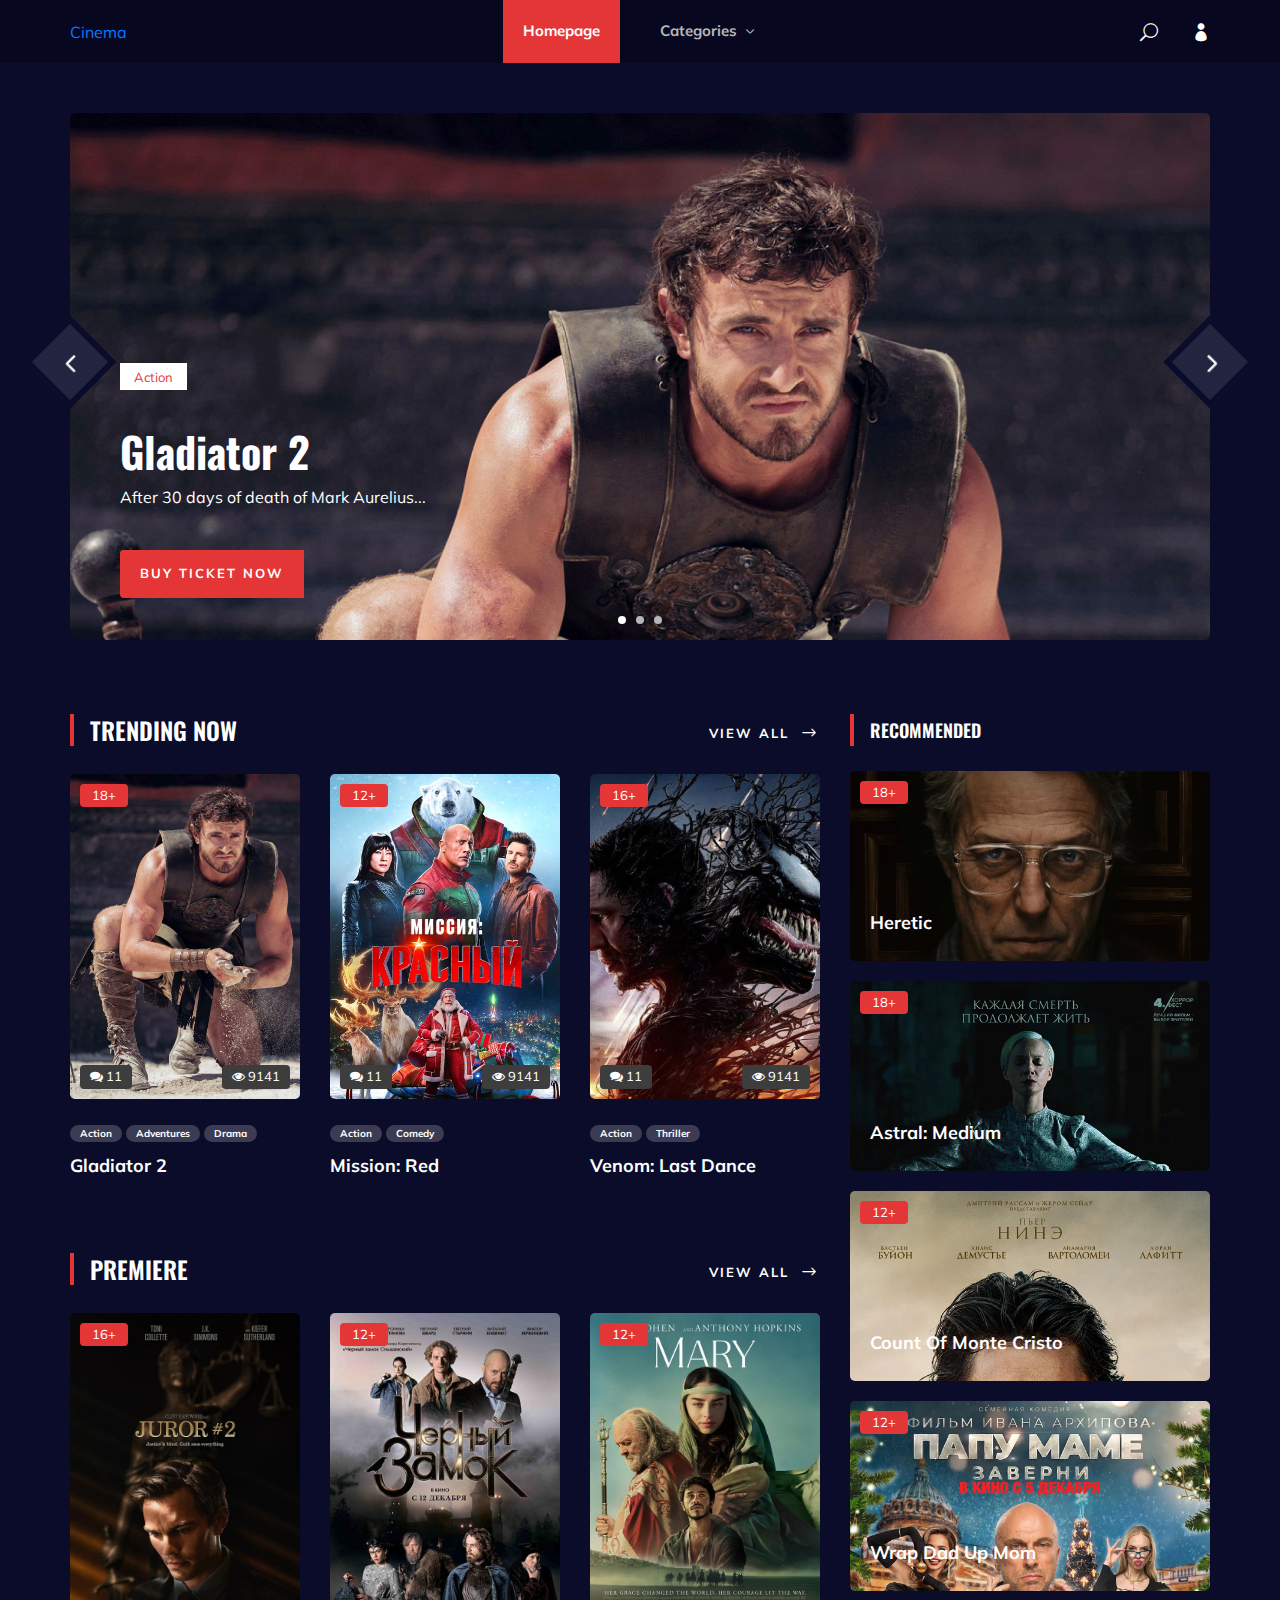
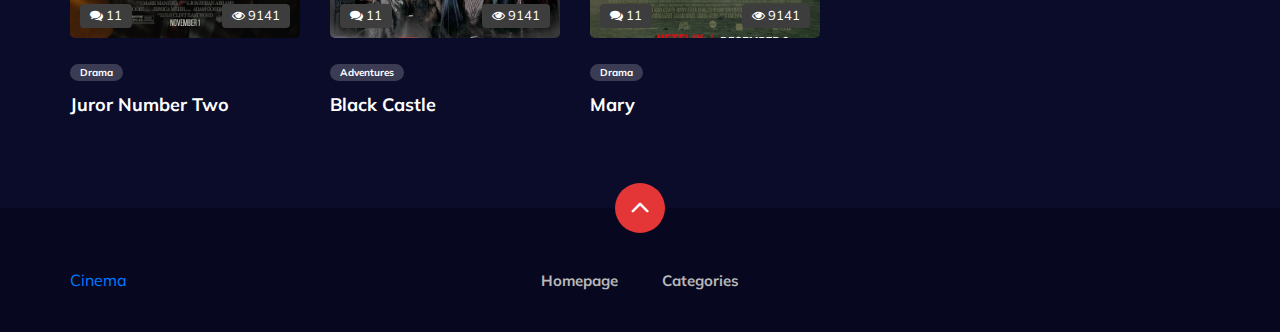
==== cinema/index.html @ 0f214bde "Initial commit" ====
<!DOCTYPE html>

  <head>
    <meta charset="UTF-8">
    <meta name="description" content="Cinema">
    <meta name="viewport" content="width=device-width, initial-scale=1.0">
    <meta http-equiv="X-UA-Compatible" content="ie=edge">
    <title>Cinema</title>

    <link href="https://fonts.googleapis.com/css2?family=Oswald:wght@300;400;500;600;700&display=swap" rel="stylesheet">
    <link href="https://fonts.googleapis.com/css2?family=Mulish:wght@300;400;500;600;700;800;900&display=swap"
    rel="stylesheet">

    <link rel="stylesheet" href="css/bootstrap.min.css" type="text/css">
    <link rel="stylesheet" href="css/font-awesome.min.css" type="text/css">
    <link rel="stylesheet" href="css/elegant-icons.css" type="text/css">
    <link rel="stylesheet" href="css/plyr.css" type="text/css">
    <link rel="stylesheet" href="css/nice-select.css" type="text/css">
    <link rel="stylesheet" href="css/owl.carousel.min.css" type="text/css">
    <link rel="stylesheet" href="css/slicknav.min.css" type="text/css">
    <link rel="stylesheet" href="css/style.css" type="text/css">
  </head>

  <body>
    <div id="preloder">
      <div class="loader"></div>
    </div>

    <header class="header">
      <div class="container">
        <div class="row">
          <div class="col-lg-2">
            <div class="header__logo">
              <a href="./index.html">
                Cinema
              </a>
            </div>
          </div>

          <div class="col-lg-8">
            <div class="header__nav">
                <nav class="header__menu mobile-menu">
                  <ul>
                    <li class="active"><a href="./index.html">Homepage</a></li>
                      <li><a href="./categories.html">Categories <span class="arrow_carrot-down"></span></a>
                        <ul class="dropdown">
                          <li><a href="./categories.html">Action</a></li>
                          <li><a href="./anime-details.html">Thriller</a></li>
                          <li><a href="./anime-watching.html">Drama</a></li>
                          <li><a href="./blog-details.html">Adventures</a></li>
                          <li><a href="./signup.html">Comedy</a></li>
                        </ul>
                      </li>
                  </ul>
                </nav>
            </div>
          </div>

          <div class="col-lg-2">
            <div class="header__right">
              <a href="#" class="search-switch"><span class="icon_search"></span></a>
              <a href="./login.html"><span class="icon_profile"></span></a>
            </div>
          </div>
        </div>
        <div id="mobile-menu-wrap"></div>
      </div>
    </header>

    <section class="hero">
      <div class="container">
        <div class="hero__slider owl-carousel">

          <div class="hero__items set-bg" data-setbg="img/hero/gladiator_2.jpg">
            <div class="row">
              <div class="col-lg-6">
                <div class="hero__text">
                  <div class="label">Action</div>
                  <h2>Gladiator 2</h2>
                  <p>After 30 days of death of Mark Aurelius...</p>
                  <a href="#"><span>Buy ticket Now</span></a>
                </div>
              </div>
            </div>
          </div>

          <div class="hero__items set-bg" data-setbg="img/hero/mission_red.jpg">
            <div class="row">
              <div class="col-lg-6">
                <div class="hero__text">
                  <div class="label">Comedy</div>
                  <h2>Mission: Red</h2>
                  <p>Santa-Claus under code name Red is stolen...</p>
                  <a href="#"><span>Buy ticket Now</span> </a>
                </div>
              </div>
            </div>
          </div>

          <div class="hero__items set-bg" data-setbg="img/hero/venom.jpeg">
            <div class="row">
              <div class="col-lg-6">
                <div class="hero__text">
                  <div class="label">Thriller</div>
                  <h2>Venom: Last Dance</h2>
                  <p>Eddie Brock and his inner symbiote Venom hide in Mexico...</p>
                  <a href="#"><span>Buy ticket Now</span></a>
                </div>
              </div>
            </div>
          </div>
          
        </div>
      </div>
    </section>

    <section class="product spad">
      <div class="container">
        <div class="row">
          <div class="col-lg-8">
            <div class="trending__product">

              <div class="row">
                <div class="col-lg-8 col-md-8 col-sm-8">
                  <div class="section-title">
                    <h4>Trending Now</h4>
                  </div>
                </div>

                <div class="col-lg-4 col-md-4 col-sm-4">
                  <div class="btn__all">
                    <a href="#" class="primary-btn">View All <span class="arrow_right"></span></a>
                  </div>
                </div>
              </div>

              <div class="row">
                <div class="col-lg-4 col-md-6 col-sm-6">
                  <div class="product__item">
                    <div class="product__item__pic set-bg" data-setbg="img/trending/gladiator_2.jpg">
                      <div class="ep">18+</div>
                      <div class="comment"><i class="fa fa-comments"></i> 11</div>
                      <div class="view"><i class="fa fa-eye"></i> 9141</div>
                    </div>

                    <div class="product__item__text">
                      <ul>
                        <li>Action</li>
                        <li>Adventures</li>
                        <li>Drama</li>
                      </ul>
                      <h5><a href="#">Gladiator 2</a></h5>
                    </div>
                  </div>
                </div>

                <div class="col-lg-4 col-md-6 col-sm-6">
                  <div class="product__item">
                    <div class="product__item__pic set-bg" data-setbg="img/trending/mission_red.jpg">
                      <div class="ep">12+</div>
                      <div class="comment"><i class="fa fa-comments"></i> 11</div>
                      <div class="view"><i class="fa fa-eye"></i> 9141</div>
                    </div>

                    <div class="product__item__text">
                      <ul>
                        <li>Action</li>
                        <li>Comedy</li>
                      </ul>
                        <h5><a href="#">Mission: Red</a></h5>
                    </div>
                  </div>
                </div>

                <div class="col-lg-4 col-md-6 col-sm-6">
                  <div class="product__item">
                    <div class="product__item__pic set-bg" data-setbg="img/trending/venom.jpeg">
                      <div class="ep">16+</div>
                      <div class="comment"><i class="fa fa-comments"></i> 11</div>
                      <div class="view"><i class="fa fa-eye"></i> 9141</div>
                    </div>

                    <div class="product__item__text">
                      <ul>
                        <li>Action</li>
                        <li>Thriller</li>
                      </ul>
                      <h5><a href="#">Venom: Last Dance</a></h5>
                    </div>
                  </div>
                </div>

              </div>
            </div>

            <div class="live__product">
              <div class="row">

                <div class="col-lg-8 col-md-8 col-sm-8">
                  <div class="section-title">
                    <h4>Premiere</h4>
                  </div>
                </div>

                <div class="col-lg-4 col-md-4 col-sm-4">
                  <div class="btn__all">
                    <a href="#" class="primary-btn">View All <span class="arrow_right"></span></a>
                  </div>
                </div>
              </div>

              <div class="row">
                <div class="col-lg-4 col-md-6 col-sm-6">
                  <div class="product__item">
                    <div class="product__item__pic set-bg" data-setbg="img/premiere/juror_number2.jpg">
                      <div class="ep">16+</div>
                      <div class="comment"><i class="fa fa-comments"></i> 11</div>
                      <div class="view"><i class="fa fa-eye"></i> 9141</div>
                    </div>

                    <div class="product__item__text">
                      <ul>
                        <li>Drama</li>
                      </ul>
                      <h5><a href="#">Juror Number Two</a></h5>
                    </div>
                  </div>
                </div>

                <div class="col-lg-4 col-md-6 col-sm-6">
                  <div class="product__item">
                    <div class="product__item__pic set-bg" data-setbg="img/premiere/black_castle.jpg">
                      <div class="ep">12+</div>
                      <div class="comment"><i class="fa fa-comments"></i> 11</div>
                      <div class="view"><i class="fa fa-eye"></i> 9141</div>
                    </div>

                    <div class="product__item__text">
                      <ul>
                        <li>Adventures</li>
                      </ul>
                      <h5><a href="#">Black Castle</a></h5>
                    </div>
                  </div>
                </div>

                <div class="col-lg-4 col-md-6 col-sm-6">
                  <div class="product__item">
                    <div class="product__item__pic set-bg" data-setbg="img/premiere/mary.jpg">
                      <div class="ep">12+</div>
                      <div class="comment"><i class="fa fa-comments"></i> 11</div>
                      <div class="view"><i class="fa fa-eye"></i> 9141</div>
                    </div>

                    <div class="product__item__text">
                      <ul>
                        <li>Drama</li>
                      </ul>
                      <h5><a href="#">Mary</a></h5>
                    </div>
                  </div>
                </div>
                
              </div>
            </div>
          </div>

          <div class="col-lg-4 col-md-6 col-sm-8">
            <div class="product__sidebar">
              <div class="product__sidebar__view">

                <div class="section-title">
                  <h5>Recommended</h5>
                </div>

                <!-- <ul class="filter__controls">
                    <li class="active" data-filter="*">Day</li>
                    <li data-filter=".week">Week</li>
                    <li data-filter=".month">Month</li>
                    <li data-filter=".years">Years</li>
                </ul> -->

                <div class="filter__gallery">
                  <div class="product__sidebar__view__item set-bg mix day years"
                  data-setbg="img/sidebar/heretic.jpg">
                    <div class="ep">18+</div>
                    <!-- <div class="view"><i class="fa fa-eye"></i> 9141</div> -->
                    <h5><a href="#">Heretic</a></h5>
                  </div>

                  <div class="product__sidebar__view__item set-bg mix month week"
                  data-setbg="img/sidebar/astral_medium.jpg">
                    <div class="ep">18+</div>
                    <h5><a href="#">Astral: Medium</a></h5>
                  </div>

                  <div class="product__sidebar__view__item set-bg mix week years"
                  data-setbg="img/sidebar/count.jpg">
                    <div class="ep">12+</div>
                    <h5><a href="#">Count Of Monte Cristo</a></h5>
                  </div>
                          
                  <div class="product__sidebar__view__item set-bg mix years month"
                  data-setbg="img/sidebar/nagiev1.jpg">
                    <div class="ep">12+</div>
                    <h5><a href="#">Wrap Dad Up Mom</a></h5>
                  </div>
                
                </div>
              </div>
            </div>
          </div>
        </div>
      </div>
    </section>

    <footer class="footer">
      <div class="page-up">
        <a href="#" id="scrollToTopButton"><span class="arrow_carrot-up"></span></a>
      </div>

      <div class="container">
        <div class="row">
          <div class="col-lg-3">
            <div class="footer__logo">
              <a href="./index.html">Cinema</a>
            </div>
          </div>

          <div class="col-lg-6">
            <div class="footer__nav">
              <ul>
                <li class="active"><a href="./index.html">Homepage</a></li>
                <li><a href="./categories.html">Categories</a></li>
                <!-- <li><a href="./blog.html">Our Blog</a></li>
                <li><a href="#">Contacts</a></li> -->
              </ul>
            </div>
          </div>

        </div>
      </div>
    </footer>

  <div class="search-model">
    <div class="h-100 d-flex align-items-center justify-content-center">
      <div class="search-close-switch"><i class="icon_close"></i></div>
        <form class="search-model-form">
          <input type="text" id="search-input" placeholder="Search here.....">
        </form>
    </div>
  </div>

  <script src="js/jquery-3.3.1.min.js"></script>
  <script src="js/bootstrap.min.js"></script>
  <script src="js/player.js"></script>
  <script src="js/jquery.nice-select.min.js"></script>
  <script src="js/mixitup.min.js"></script>
  <script src="js/jquery.slicknav.js"></script>
  <script src="js/owl.carousel.min.js"></script>
  <script src="js/main.js"></script>
</body>

</html>
---- cinema/css/elegant-icons.css ----
@font-face {
	font-family: 'ElegantIcons';
	src:url('../fonts/ElegantIcons.eot');
	src:url('../fonts/ElegantIcons.eot?#iefix') format('embedded-opentype'),
		url('../fonts/ElegantIcons.woff') format('woff'),
		url('../fonts/ElegantIcons.ttf') format('truetype'),
		url('../fonts/ElegantIcons.svg#ElegantIcons') format('svg');
	font-weight: normal;
	font-style: normal;
}

/* Use the following CSS code if you want to use data attributes for inserting your icons */
[data-icon]:before {
	font-family: 'ElegantIcons';
	content: attr(data-icon);
	speak: none;
	font-weight: normal;
	font-variant: normal;
	text-transform: none;
	line-height: 1;
	-webkit-font-smoothing: antialiased;
	-moz-osx-font-smoothing: grayscale;
}

/* Use the following CSS code if you want to have a class per icon */
/*
Instead of a list of all class selectors,
you can use the generic selector below, but it's slower:
[class*="your-class-prefix"] {
*/
.arrow_up, .arrow_down, .arrow_left, .arrow_right, .arrow_left-up, .arrow_right-up, .arrow_right-down, .arrow_left-down, .arrow-up-down, .arrow_up-down_alt, .arrow_left-right_alt, .arrow_left-right, .arrow_expand_alt2, .arrow_expand_alt, .arrow_condense, .arrow_expand, .arrow_move, .arrow_carrot-up, .arrow_carrot-down, .arrow_carrot-left, .arrow_carrot-right, .arrow_carrot-2up, .arrow_carrot-2down, .arrow_carrot-2left, .arrow_carrot-2right, .arrow_carrot-up_alt2, .arrow_carrot-down_alt2, .arrow_carrot-left_alt2, .arrow_carrot-right_alt2, .arrow_carrot-2up_alt2, .arrow_carrot-2down_alt2, .arrow_carrot-2left_alt2, .arrow_carrot-2right_alt2, .arrow_triangle-up, .arrow_triangle-down, .arrow_triangle-left, .arrow_triangle-right, .arrow_triangle-up_alt2, .arrow_triangle-down_alt2, .arrow_triangle-left_alt2, .arrow_triangle-right_alt2, .arrow_back, .icon_minus-06, .icon_plus, .icon_close, .icon_check, .icon_minus_alt2, .icon_plus_alt2, .icon_close_alt2, .icon_check_alt2, .icon_zoom-out_alt, .icon_zoom-in_alt, .icon_search, .icon_box-empty, .icon_box-selected, .icon_minus-box, .icon_plus-box, .icon_box-checked, .icon_circle-empty, .icon_circle-slelected, .icon_stop_alt2, .icon_stop, .icon_pause_alt2, .icon_pause, .icon_menu, .icon_menu-square_alt2, .icon_menu-circle_alt2, .icon_ul, .icon_ol, .icon_adjust-horiz, .icon_adjust-vert, .icon_document_alt, .icon_documents_alt, .icon_pencil, .icon_pencil-edit_alt, .icon_pencil-edit, .icon_folder-alt, .icon_folder-open_alt, .icon_folder-add_alt, .icon_info_alt, .icon_error-oct_alt, .icon_error-circle_alt, .icon_error-triangle_alt, .icon_question_alt2, .icon_question, .icon_comment_alt, .icon_chat_alt, .icon_vol-mute_alt, .icon_volume-low_alt, .icon_volume-high_alt, .icon_quotations, .icon_quotations_alt2, .icon_clock_alt, .icon_lock_alt, .icon_lock-open_alt, .icon_key_alt, .icon_cloud_alt, .icon_cloud-upload_alt, .icon_cloud-download_alt, .icon_image, .icon_images, .icon_lightbulb_alt, .icon_gift_alt, .icon_house_alt, .icon_genius, .icon_mobile, .icon_tablet, .icon_laptop, .icon_desktop, .icon_camera_alt, .icon_mail_alt, .icon_cone_alt, .icon_ribbon_alt, .icon_bag_alt, .icon_creditcard, .icon_cart_alt, .icon_paperclip, .icon_tag_alt, .icon_tags_alt, .icon_trash_alt, .icon_cursor_alt, .icon_mic_alt, .icon_compass_alt, .icon_pin_alt, .icon_pushpin_alt, .icon_map_alt, .icon_drawer_alt, .icon_toolbox_alt, .icon_book_alt, .icon_calendar, .icon_film, .icon_table, .icon_contacts_alt, .icon_headphones, .icon_lifesaver, .icon_piechart, .icon_refresh, .icon_link_alt, .icon_link, .icon_loading, .icon_blocked, .icon_archive_alt, .icon_heart_alt, .icon_star_alt, .icon_star-half_alt, .icon_star, .icon_star-half, .icon_tools, .icon_tool, .icon_cog, .icon_cogs, .arrow_up_alt, .arrow_down_alt, .arrow_left_alt, .arrow_right_alt, .arrow_left-up_alt, .arrow_right-up_alt, .arrow_right-down_alt, .arrow_left-down_alt, .arrow_condense_alt, .arrow_expand_alt3, .arrow_carrot_up_alt, .arrow_carrot-down_alt, .arrow_carrot-left_alt, .arrow_carrot-right_alt, .arrow_carrot-2up_alt, .arrow_carrot-2dwnn_alt, .arrow_carrot-2left_alt, .arrow_carrot-2right_alt, .arrow_triangle-up_alt, .arrow_triangle-down_alt, .arrow_triangle-left_alt, .arrow_triangle-right_alt, .icon_minus_alt, .icon_plus_alt, .icon_close_alt, .icon_check_alt, .icon_zoom-out, .icon_zoom-in, .icon_stop_alt, .icon_menu-square_alt, .icon_menu-circle_alt, .icon_document, .icon_documents, .icon_pencil_alt, .icon_folder, .icon_folder-open, .icon_folder-add, .icon_folder_upload, .icon_folder_download, .icon_info, .icon_error-circle, .icon_error-oct, .icon_error-triangle, .icon_question_alt, .icon_comment, .icon_chat, .icon_vol-mute, .icon_volume-low, .icon_volume-high, .icon_quotations_alt, .icon_clock, .icon_lock, .icon_lock-open, .icon_key, .icon_cloud, .icon_cloud-upload, .icon_cloud-download, .icon_lightbulb, .icon_gift, .icon_house, .icon_camera, .icon_mail, .icon_cone, .icon_ribbon, .icon_bag, .icon_cart, .icon_tag, .icon_tags, .icon_trash, .icon_cursor, .icon_mic, .icon_compass, .icon_pin, .icon_pushpin, .icon_map, .icon_drawer, .icon_toolbox, .icon_book, .icon_contacts, .icon_archive, .icon_heart, .icon_profile, .icon_group, .icon_grid-2x2, .icon_grid-3x3, .icon_music, .icon_pause_alt, .icon_phone, .icon_upload, .icon_download, .social_facebook, .social_twitter, .social_pinterest, .social_googleplus, .social_tumblr, .social_tumbleupon, .social_wordpress, .social_instagram, .social_dribbble, .social_vimeo, .social_linkedin, .social_rss, .social_deviantart, .social_share, .social_myspace, .social_skype, .social_youtube, .social_picassa, .social_googledrive, .social_flickr, .social_blogger, .social_spotify, .social_delicious, .social_facebook_circle, .social_twitter_circle, .social_pinterest_circle, .social_googleplus_circle, .social_tumblr_circle, .social_stumbleupon_circle, .social_wordpress_circle, .social_instagram_circle, .social_dribbble_circle, .social_vimeo_circle, .social_linkedin_circle, .social_rss_circle, .social_deviantart_circle, .social_share_circle, .social_myspace_circle, .social_skype_circle, .social_youtube_circle, .social_picassa_circle, .social_googledrive_alt2, .social_flickr_circle, .social_blogger_circle, .social_spotify_circle, .social_delicious_circle, .social_facebook_square, .social_twitter_square, .social_pinterest_square, .social_googleplus_square, .social_tumblr_square, .social_stumbleupon_square, .social_wordpress_square, .social_instagram_square, .social_dribbble_square, .social_vimeo_square, .social_linkedin_square, .social_rss_square, .social_deviantart_square, .social_share_square, .social_myspace_square, .social_skype_square, .social_youtube_square, .social_picassa_square, .social_googledrive_square, .social_flickr_square, .social_blogger_square, .social_spotify_square, .social_delicious_square, .icon_printer, .icon_calulator, .icon_building, .icon_floppy, .icon_drive, .icon_search-2, .icon_id, .icon_id-2, .icon_puzzle, .icon_like, .icon_dislike, .icon_mug, .icon_currency, .icon_wallet, .icon_pens, .icon_easel, .icon_flowchart, .icon_datareport, .icon_briefcase, .icon_shield, .icon_percent, .icon_globe, .icon_globe-2, .icon_target, .icon_hourglass, .icon_balance, .icon_rook, .icon_printer-alt, .icon_calculator_alt, .icon_building_alt, .icon_floppy_alt, .icon_drive_alt, .icon_search_alt, .icon_id_alt, .icon_id-2_alt, .icon_puzzle_alt, .icon_like_alt, .icon_dislike_alt, .icon_mug_alt, .icon_currency_alt, .icon_wallet_alt, .icon_pens_alt, .icon_easel_alt, .icon_flowchart_alt, .icon_datareport_alt, .icon_briefcase_alt, .icon_shield_alt, .icon_percent_alt, .icon_globe_alt, .icon_clipboard {
	font-family: 'ElegantIcons';
	speak: none;
	font-style: normal;
	font-weight: normal;
	font-variant: normal;
	text-transform: none;
	line-height: 1;
	-webkit-font-smoothing: antialiased;
}
.arrow_up:before {
	content: "\21";
}
.arrow_down:before {
	content: "\22";
}
.arrow_left:before {
	content: "\23";
}
.arrow_right:before {
	content: "\24";
}
.arrow_left-up:before {
	content: "\25";
}
.arrow_right-up:before {
	content: "\26";
}
.arrow_right-down:before {
	content: "\27";
}
.arrow_left-down:before {
	content: "\28";
}
.arrow-up-down:before {
	content: "\29";
}
.arrow_up-down_alt:before {
	content: "\2a";
}
.arrow_left-right_alt:before {
	content: "\2b";
}
.arrow_left-right:before {
	content: "\2c";
}
.arrow_expand_alt2:before {
	content: "\2d";
}
.arrow_expand_alt:before {
	content: "\2e";
}
.arrow_condense:before {
	content: "\2f";
}
.arrow_expand:before {
	content: "\30";
}
.arrow_move:before {
	content: "\31";
}
.arrow_carrot-up:before {
	content: "\32";
}
.arrow_carrot-down:before {
	content: "\33";
}
.arrow_carrot-left:before {
	content: "\34";
}
.arrow_carrot-right:before {
	content: "\35";
}
.arrow_carrot-2up:before {
	content: "\36";
}
.arrow_carrot-2down:before {
	content: "\37";
}
.arrow_carrot-2left:before {
	content: "\38";
}
.arrow_carrot-2right:before {
	content: "\39";
}
.arrow_carrot-up_alt2:before {
	content: "\3a";
}
.arrow_carrot-down_alt2:before {
	content: "\3b";
}
.arrow_carrot-left_alt2:before {
	content: "\3c";
}
.arrow_carrot-right_alt2:before {
	content: "\3d";
}
.arrow_carrot-2up_alt2:before {
	content: "\3e";
}
.arrow_carrot-2down_alt2:before {
	content: "\3f";
}
.arrow_carrot-2left_alt2:before {
	content: "\40";
}
.arrow_carrot-2right_alt2:before {
	content: "\41";
}
.arrow_triangle-up:before {
	content: "\42";
}
.arrow_triangle-down:before {
	content: "\43";
}
.arrow_triangle-left:before {
	content: "\44";
}
.arrow_triangle-right:before {
	content: "\45";
}
.arrow_triangle-up_alt2:before {
	content: "\46";
}
.arrow_triangle-down_alt2:before {
	content: "\47";
}
.arrow_triangle-left_alt2:before {
	content: "\48";
}
.arrow_triangle-right_alt2:before {
	content: "\49";
}
.arrow_back:before {
	content: "\4a";
}
.icon_minus-06:before {
	content: "\4b";
}
.icon_plus:before {
	content: "\4c";
}
.icon_close:before {
	content: "\4d";
}
.icon_check:before {
	content: "\4e";
}
.icon_minus_alt2:before {
	content: "\4f";
}
.icon_plus_alt2:before {
	content: "\50";
}
.icon_close_alt2:before {
	content: "\51";
}
.icon_check_alt2:before {
	content: "\52";
}
.icon_zoom-out_alt:before {
	content: "\53";
}
.icon_zoom-in_alt:before {
	content: "\54";
}
.icon_search:before {
	content: "\55";
}
.icon_box-empty:before {
	content: "\56";
}
.icon_box-selected:before {
	content: "\57";
}
.icon_minus-box:before {
	content: "\58";
}
.icon_plus-box:before {
	content: "\59";
}
.icon_box-checked:before {
	content: "\5a";
}
.icon_circle-empty:before {
	content: "\5b";
}
.icon_circle-slelected:before {
	content: "\5c";
}
.icon_stop_alt2:before {
	content: "\5d";
}
.icon_stop:before {
	content: "\5e";
}
.icon_pause_alt2:before {
	content: "\5f";
}
.icon_pause:before {
	content: "\60";
}
.icon_menu:before {
	content: "\61";
}
.icon_menu-square_alt2:before {
	content: "\62";
}
.icon_menu-circle_alt2:before {
	content: "\63";
}
.icon_ul:before {
	content: "\64";
}
.icon_ol:before {
	content: "\65";
}
.icon_adjust-horiz:before {
	content: "\66";
}
.icon_adjust-vert:before {
	content: "\67";
}
.icon_document_alt:before {
	content: "\68";
}
.icon_documents_alt:before {
	content: "\69";
}
.icon_pencil:before {
	content: "\6a";
}
.icon_pencil-edit_alt:before {
	content: "\6b";
}
.icon_pencil-edit:before {
	content: "\6c";
}
.icon_folder-alt:before {
	content: "\6d";
}
.icon_folder-open_alt:before {
	content: "\6e";
}
.icon_folder-add_alt:before {
	content: "\6f";
}
.icon_info_alt:before {
	content: "\70";
}
.icon_error-oct_alt:before {
	content: "\71";
}
.icon_error-circle_alt:before {
	content: "\72";
}
.icon_error-triangle_alt:before {
	content: "\73";
}
.icon_question_alt2:before {
	content: "\74";
}
.icon_question:before {
	content: "\75";
}
.icon_comment_alt:before {
	content: "\76";
}
.icon_chat_alt:before {
	content: "\77";
}
.icon_vol-mute_alt:before {
	content: "\78";
}
.icon_volume-low_alt:before {
	content: "\79";
}
.icon_volume-high_alt:before {
	content: "\7a";
}
.icon_quotations:before {
	content: "\7b";
}
.icon_quotations_alt2:before {
	content: "\7c";
}
.icon_clock_alt:before {
	content: "\7d";
}
.icon_lock_alt:before {
	content: "\7e";
}
.icon_lock-open_alt:before {
	content: "\e000";
}
.icon_key_alt:before {
	content: "\e001";
}
.icon_cloud_alt:before {
	content: "\e002";
}
.icon_cloud-upload_alt:before {
	content: "\e003";
}
.icon_cloud-download_alt:before {
	content: "\e004";
}
.icon_image:before {
	content: "\e005";
}
.icon_images:before {
	content: "\e006";
}
.icon_lightbulb_alt:before {
	content: "\e007";
}
.icon_gift_alt:before {
	content: "\e008";
}
.icon_house_alt:before {
	content: "\e009";
}
.icon_genius:before {
	content: "\e00a";
}
.icon_mobile:before {
	content: "\e00b";
}
.icon_tablet:before {
	content: "\e00c";
}
.icon_laptop:before {
	content: "\e00d";
}
.icon_desktop:before {
	content: "\e00e";
}
.icon_camera_alt:before {
	content: "\e00f";
}
.icon_mail_alt:before {
	content: "\e010";
}
.icon_cone_alt:before {
	content: "\e011";
}
.icon_ribbon_alt:before {
	content: "\e012";
}
.icon_bag_alt:before {
	content: "\e013";
}
.icon_creditcard:before {
	content: "\e014";
}
.icon_cart_alt:before {
	content: "\e015";
}
.icon_paperclip:before {
	content: "\e016";
}
.icon_tag_alt:before {
	content: "\e017";
}
.icon_tags_alt:before {
	content: "\e018";
}
.icon_trash_alt:before {
	content: "\e019";
}
.icon_cursor_alt:before {
	content: "\e01a";
}
.icon_mic_alt:before {
	content: "\e01b";
}
.icon_compass_alt:before {
	content: "\e01c";
}
.icon_pin_alt:before {
	content: "\e01d";
}
.icon_pushpin_alt:before {
	content: "\e01e";
}
.icon_map_alt:before {
	content: "\e01f";
}
.icon_drawer_alt:before {
	content: "\e020";
}
.icon_toolbox_alt:before {
	content: "\e021";
}
.icon_book_alt:before {
	content: "\e022";
}
.icon_calendar:before {
	content: "\e023";
}
.icon_film:before {
	content: "\e024";
}
.icon_table:before {
	content: "\e025";
}
.icon_contacts_alt:before {
	content: "\e026";
}
.icon_headphones:before {
	content: "\e027";
}
.icon_lifesaver:before {
	content: "\e028";
}
.icon_piechart:before {
	content: "\e029";
}
.icon_refresh:before {
	content: "\e02a";
}
.icon_link_alt:before {
	content: "\e02b";
}
.icon_link:before {
	content: "\e02c";
}
.icon_loading:before {
	content: "\e02d";
}
.icon_blocked:before {
	content: "\e02e";
}
.icon_archive_alt:before {
	content: "\e02f";
}
.icon_heart_alt:before {
	content: "\e030";
}
.icon_star_alt:before {
	content: "\e031";
}
.icon_star-half_alt:before {
	content: "\e032";
}
.icon_star:before {
	content: "\e033";
}
.icon_star-half:before {
	content: "\e034";
}
.icon_tools:before {
	content: "\e035";
}
.icon_tool:before {
	content: "\e036";
}
.icon_cog:before {
	content: "\e037";
}
.icon_cogs:before {
	content: "\e038";
}
.arrow_up_alt:before {
	content: "\e039";
}
.arrow_down_alt:before {
	content: "\e03a";
}
.arrow_left_alt:before {
	content: "\e03b";
}
.arrow_right_alt:before {
	content: "\e03c";
}
.arrow_left-up_alt:before {
	content: "\e03d";
}
.arrow_right-up_alt:before {
	content: "\e03e";
}
.arrow_right-down_alt:before {
	content: "\e03f";
}
.arrow_left-down_alt:before {
	content: "\e040";
}
.arrow_condense_alt:before {
	content: "\e041";
}
.arrow_expand_alt3:before {
	content: "\e042";
}
.arrow_carrot_up_alt:before {
	content: "\e043";
}
.arrow_carrot-down_alt:before {
	content: "\e044";
}
.arrow_carrot-left_alt:before {
	content: "\e045";
}
.arrow_carrot-right_alt:before {
	content: "\e046";
}
.arrow_carrot-2up_alt:before {
	content: "\e047";
}
.arrow_carrot-2dwnn_alt:before {
	content: "\e048";
}
.arrow_carrot-2left_alt:before {
	content: "\e049";
}
.arrow_carrot-2right_alt:before {
	content: "\e04a";
}
.arrow_triangle-up_alt:before {
	content: "\e04b";
}
.arrow_triangle-down_alt:before {
	content: "\e04c";
}
.arrow_triangle-left_alt:before {
	content: "\e04d";
}
.arrow_triangle-right_alt:before {
	content: "\e04e";
}
.icon_minus_alt:before {
	content: "\e04f";
}
.icon_plus_alt:before {
	content: "\e050";
}
.icon_close_alt:before {
	content: "\e051";
}
.icon_check_alt:before {
	content: "\e052";
}
.icon_zoom-out:before {
	content: "\e053";
}
.icon_zoom-in:before {
	content: "\e054";
}
.icon_stop_alt:before {
	content: "\e055";
}
.icon_menu-square_alt:before {
	content: "\e056";
}
.icon_menu-circle_alt:before {
	content: "\e057";
}
.icon_document:before {
	content: "\e058";
}
.icon_documents:before {
	content: "\e059";
}
.icon_pencil_alt:before {
	content: "\e05a";
}
.icon_folder:before {
	content: "\e05b";
}
.icon_folder-open:before {
	content: "\e05c";
}
.icon_folder-add:before {
	content: "\e05d";
}
.icon_folder_upload:before {
	content: "\e05e";
}
.icon_folder_download:before {
	content: "\e05f";
}
.icon_info:before {
	content: "\e060";
}
.icon_error-circle:before {
	content: "\e061";
}
.icon_error-oct:before {
	content: "\e062";
}
.icon_error-triangle:before {
	content: "\e063";
}
.icon_question_alt:before {
	content: "\e064";
}
.icon_comment:before {
	content: "\e065";
}
.icon_chat:before {
	content: "\e066";
}
.icon_vol-mute:before {
	content: "\e067";
}
.icon_volume-low:before {
	content: "\e068";
}
.icon_volume-high:before {
	content: "\e069";
}
.icon_quotations_alt:before {
	content: "\e06a";
}
.icon_clock:before {
	content: "\e06b";
}
.icon_lock:before {
	content: "\e06c";
}
.icon_lock-open:before {
	content: "\e06d";
}
.icon_key:before {
	content: "\e06e";
}
.icon_cloud:before {
	content: "\e06f";
}
.icon_cloud-upload:before {
	content: "\e070";
}
.icon_cloud-download:before {
	content: "\e071";
}
.icon_lightbulb:before {
	content: "\e072";
}
.icon_gift:before {
	content: "\e073";
}
.icon_house:before {
	content: "\e074";
}
.icon_camera:before {
	content: "\e075";
}
.icon_mail:before {
	content: "\e076";
}
.icon_cone:before {
	content: "\e077";
}
.icon_ribbon:before {
	content: "\e078";
}
.icon_bag:before {
	content: "\e079";
}
.icon_cart:before {
	content: "\e07a";
}
.icon_tag:before {
	content: "\e07b";
}
.icon_tags:before {
	content: "\e07c";
}
.icon_trash:before {
	content: "\e07d";
}
.icon_cursor:before {
	content: "\e07e";
}
.icon_mic:before {
	content: "\e07f";
}
.icon_compass:before {
	content: "\e080";
}
.icon_pin:before {
	content: "\e081";
}
.icon_pushpin:before {
	content: "\e082";
}
.icon_map:before {
	content: "\e083";
}
.icon_drawer:before {
	content: "\e084";
}
.icon_toolbox:before {
	content: "\e085";
}
.icon_book:before {
	content: "\e086";
}
.icon_contacts:before {
	content: "\e087";
}
.icon_archive:before {
	content: "\e088";
}
.icon_heart:before {
	content: "\e089";
}
.icon_profile:before {
	content: "\e08a";
}
.icon_group:before {
	content: "\e08b";
}
.icon_grid-2x2:before {
	content: "\e08c";
}
.icon_grid-3x3:before {
	content: "\e08d";
}
.icon_music:before {
	content: "\e08e";
}
.icon_pause_alt:before {
	content: "\e08f";
}
.icon_phone:before {
	content: "\e090";
}
.icon_upload:before {
	content: "\e091";
}
.icon_download:before {
	content: "\e092";
}
.social_facebook:before {
	content: "\e093";
}
.social_twitter:before {
	content: "\e094";
}
.social_pinterest:before {
	content: "\e095";
}
.social_googleplus:before {
	content: "\e096";
}
.social_tumblr:before {
	content: "\e097";
}
.social_tumbleupon:before {
	content: "\e098";
}
.social_wordpress:before {
	content: "\e099";
}
.social_instagram:before {
	content: "\e09a";
}
.social_dribbble:before {
	content: "\e09b";
}
.social_vimeo:before {
	content: "\e09c";
}
.social_linkedin:before {
	content: "\e09d";
}
.social_rss:before {
	content: "\e09e";
}
.social_deviantart:before {
	content: "\e09f";
}
.social_share:before {
	content: "\e0a0";
}
.social_myspace:before {
	content: "\e0a1";
}
.social_skype:before {
	content: "\e0a2";
}
.social_youtube:before {
	content: "\e0a3";
}
.social_picassa:before {
	content: "\e0a4";
}
.social_googledrive:before {
	content: "\e0a5";
}
.social_flickr:before {
	content: "\e0a6";
}
.social_blogger:before {
	content: "\e0a7";
}
.social_spotify:before {
	content: "\e0a8";
}
.social_delicious:before {
	content: "\e0a9";
}
.social_facebook_circle:before {
	content: "\e0aa";
}
.social_twitter_circle:before {
	content: "\e0ab";
}
.social_pinterest_circle:before {
	content: "\e0ac";
}
.social_googleplus_circle:before {
	content: "\e0ad";
}
.social_tumblr_circle:before {
	content: "\e0ae";
}
.social_stumbleupon_circle:before {
	content: "\e0af";
}
.social_wordpress_circle:before {
	content: "\e0b0";
}
.social_instagram_circle:before {
	content: "\e0b1";
}
.social_dribbble_circle:before {
	content: "\e0b2";
}
.social_vimeo_circle:before {
	content: "\e0b3";
}
.social_linkedin_circle:before {
	content: "\e0b4";
}
.social_rss_circle:before {
	content: "\e0b5";
}
.social_deviantart_circle:before {
	content: "\e0b6";
}
.social_share_circle:before {
	content: "\e0b7";
}
.social_myspace_circle:before {
	content: "\e0b8";
}
.social_skype_circle:before {
	content: "\e0b9";
}
.social_youtube_circle:before {
	content: "\e0ba";
}
.social_picassa_circle:before {
	content: "\e0bb";
}
.social_googledrive_alt2:before {
	content: "\e0bc";
}
.social_flickr_circle:before {
	content: "\e0bd";
}
.social_blogger_circle:before {
	content: "\e0be";
}
.social_spotify_circle:before {
	content: "\e0bf";
}
.social_delicious_circle:before {
	content: "\e0c0";
}
.social_facebook_square:before {
	content: "\e0c1";
}
.social_twitter_square:before {
	content: "\e0c2";
}
.social_pinterest_square:before {
	content: "\e0c3";
}
.social_googleplus_square:before {
	content: "\e0c4";
}
.social_tumblr_square:before {
	content: "\e0c5";
}
.social_stumbleupon_square:before {
	content: "\e0c6";
}
.social_wordpress_square:before {
	content: "\e0c7";
}
.social_instagram_square:before {
	content: "\e0c8";
}
.social_dribbble_square:before {
	content: "\e0c9";
}
.social_vimeo_square:before {
	content: "\e0ca";
}
.social_linkedin_square:before {
	content: "\e0cb";
}
.social_rss_square:before {
	content: "\e0cc";
}
.social_deviantart_square:before {
	content: "\e0cd";
}
.social_share_square:before {
	content: "\e0ce";
}
.social_myspace_square:before {
	content: "\e0cf";
}
.social_skype_square:before {
	content: "\e0d0";
}
.social_youtube_square:before {
	content: "\e0d1";
}
.social_picassa_square:before {
	content: "\e0d2";
}
.social_googledrive_square:before {
	content: "\e0d3";
}
.social_flickr_square:before {
	content: "\e0d4";
}
.social_blogger_square:before {
	content: "\e0d5";
}
.social_spotify_square:before {
	content: "\e0d6";
}
.social_delicious_square:before {
	content: "\e0d7";
}
.icon_printer:before {
	content: "\e103";
}
.icon_calulator:before {
	content: "\e0ee";
}
.icon_building:before {
	content: "\e0ef";
}
.icon_floppy:before {
	content: "\e0e8";
}
.icon_drive:before {
	content: "\e0ea";
}
.icon_search-2:before {
	content: "\e101";
}
.icon_id:before {
	content: "\e107";
}
.icon_id-2:before {
	content: "\e108";
}
.icon_puzzle:before {
	content: "\e102";
}
.icon_like:before {
	content: "\e106";
}
.icon_dislike:before {
	content: "\e0eb";
}
.icon_mug:before {
	content: "\e105";
}
.icon_currency:before {
	content: "\e0ed";
}
.icon_wallet:before {
	content: "\e100";
}
.icon_pens:before {
	content: "\e104";
}
.icon_easel:before {
	content: "\e0e9";
}
.icon_flowchart:before {
	content: "\e109";
}
.icon_datareport:before {
	content: "\e0ec";
}
.icon_briefcase:before {
	content: "\e0fe";
}
.icon_shield:before {
	content: "\e0f6";
}
.icon_percent:before {
	content: "\e0fb";
}
.icon_globe:before {
	content: "\e0e2";
}
.icon_globe-2:before {
	content: "\e0e3";
}
.icon_target:before {
	content: "\e0f5";
}
.icon_hourglass:before {
	content: "\e0e1";
}
.icon_balance:before {
	content: "\e0ff";
}
.icon_rook:before {
	content: "\e0f8";
}
.icon_printer-alt:before {
	content: "\e0fa";
}
.icon_calculator_alt:before {
	content: "\e0e7";
}
.icon_building_alt:before {
	content: "\e0fd";
}
.icon_floppy_alt:before {
	content: "\e0e4";
}
.icon_drive_alt:before {
	content: "\e0e5";
}
.icon_search_alt:before {
	content: "\e0f7";
}
.icon_id_alt:before {
	content: "\e0e0";
}
.icon_id-2_alt:before {
	content: "\e0fc";
}
.icon_puzzle_alt:before {
	content: "\e0f9";
}
.icon_like_alt:before {
	content: "\e0dd";
}
.icon_dislike_alt:before {
	content: "\e0f1";
}
.icon_mug_alt:before {
	content: "\e0dc";
}
.icon_currency_alt:before {
	content: "\e0f3";
}
.icon_wallet_alt:before {
	content: "\e0d8";
}
.icon_pens_alt:before {
	content: "\e0db";
}
.icon_easel_alt:before {
	content: "\e0f0";
}
.icon_flowchart_alt:before {
	content: "\e0df";
}
.icon_datareport_alt:before {
	content: "\e0f2";
}
.icon_briefcase_alt:before {
	content: "\e0f4";
}
.icon_shield_alt:before {
	content: "\e0d9";
}
.icon_percent_alt:before {
	content: "\e0da";
}
.icon_globe_alt:before {
	content: "\e0de";
}
.icon_clipboard:before {
	content: "\e0e6";
}


	.glyph {
		float: left;
		text-align: center;
		padding: .75em;
		margin: .4em 1.5em .75em 0;
		width: 6em;
text-shadow: none;
	}
        .glyph_big {
        font-size: 128px;
        color: #59c5dc;
        float: left;
        margin-right: 20px;
        }

        .glyph div { padding-bottom: 10px;}

	.glyph input {
		font-family: consolas, monospace;
		font-size: 12px;
		width: 100%;
		text-align: center;
		border: 0;
		box-shadow: 0 0 0 1px #ccc;
		padding: .2em;
                -moz-border-radius: 5px;
                -webkit-border-radius: 5px;
	}
	.centered {
		margin-left: auto;
		margin-right: auto;
	}
	.glyph .fs1 {
		font-size: 2em;
	}
---- cinema/css/plyr.css ----
@keyframes plyr-progress{to{background-position:25px 0;background-position:var(--plyr-progress-loading-size,25px) 0}}@keyframes plyr-popup{0%{opacity:.5;transform:translateY(10px)}to{opacity:1;transform:translateY(0)}}@keyframes plyr-fade-in{from{opacity:0}to{opacity:1}}.plyr{-moz-osx-font-smoothing:grayscale;-webkit-font-smoothing:antialiased;align-items:center;direction:ltr;display:flex;flex-direction:column;font-family:inherit;font-family:var(--plyr-font-family,inherit);font-variant-numeric:tabular-nums;font-weight:400;font-weight:var(--plyr-font-weight-regular,400);height:100%;line-height:1.7;line-height:var(--plyr-line-height,1.7);max-width:100%;min-width:200px;position:relative;text-shadow:none;transition:box-shadow .3s ease;z-index:0}.plyr audio,.plyr iframe,.plyr video{display:block;height:100%;width:100%}.plyr button{font:inherit;line-height:inherit;width:auto}.plyr:focus{outline:0}.plyr--full-ui{box-sizing:border-box}.plyr--full-ui *,.plyr--full-ui ::after,.plyr--full-ui ::before{box-sizing:inherit}.plyr--full-ui a,.plyr--full-ui button,.plyr--full-ui input,.plyr--full-ui label{touch-action:manipulation}.plyr__badge{background:#4a5464;background:var(--plyr-badge-background,#4a5464);border-radius:2px;border-radius:var(--plyr-badge-border-radius,2px);color:#fff;color:var(--plyr-badge-text-color,#fff);font-size:9px;font-size:var(--plyr-font-size-badge,9px);line-height:1;padding:3px 4px}.plyr--full-ui ::-webkit-media-text-track-container{display:none}.plyr__captions{animation:plyr-fade-in .3s ease;bottom:0;display:none;font-size:13px;font-size:var(--plyr-font-size-small,13px);left:0;padding:10px;padding:var(--plyr-control-spacing,10px);position:absolute;text-align:center;transition:transform .4s ease-in-out;width:100%}.plyr__captions span:empty{display:none}@media (min-width:480px){.plyr__captions{font-size:15px;font-size:var(--plyr-font-size-base,15px);padding:calc(10px * 2);padding:calc(var(--plyr-control-spacing,10px) * 2)}}@media (min-width:768px){.plyr__captions{font-size:18px;font-size:var(--plyr-font-size-large,18px)}}.plyr--captions-active .plyr__captions{display:block}.plyr:not(.plyr--hide-controls) .plyr__controls:not(:empty)~.plyr__captions{transform:translateY(calc(10px * -4));transform:translateY(calc(var(--plyr-control-spacing,10px) * -4))}.plyr__caption{background:rgba(0,0,0,.8);background:var(--plyr-captions-background,rgba(0,0,0,.8));border-radius:2px;-webkit-box-decoration-break:clone;box-decoration-break:clone;color:#fff;color:var(--plyr-captions-text-color,#fff);line-height:185%;padding:.2em .5em;white-space:pre-wrap}.plyr__caption div{display:inline}.plyr__control{background:0 0;border:0;border-radius:3px;border-radius:var(--plyr-control-radius,3px);color:inherit;cursor:pointer;flex-shrink:0;overflow:visible;padding:calc(10px * .7);padding:calc(var(--plyr-control-spacing,10px) * .7);position:relative;transition:all .3s ease}.plyr__control svg{display:block;fill:currentColor;height:18px;height:var(--plyr-control-icon-size,18px);pointer-events:none;width:18px;width:var(--plyr-control-icon-size,18px)}.plyr__control:focus{outline:0}.plyr__control.plyr__tab-focus{outline-color:#00b3ff;outline-color:var(--plyr-tab-focus-color,var(--plyr-color-main,var(--plyr-color-main,#00b3ff)));outline-offset:2px;outline-style:dotted;outline-width:3px}a.plyr__control{text-decoration:none}a.plyr__control::after,a.plyr__control::before{display:none}.plyr__control.plyr__control--pressed .icon--not-pressed,.plyr__control.plyr__control--pressed .label--not-pressed,.plyr__control:not(.plyr__control--pressed) .icon--pressed,.plyr__control:not(.plyr__control--pressed) .label--pressed{display:none}.plyr--full-ui ::-webkit-media-controls{display:none}.plyr__controls{align-items:center;display:flex;justify-content:flex-end;text-align:center}.plyr__controls .plyr__progress__container{flex:1;min-width:0}.plyr__controls .plyr__controls__item{margin-left:calc(10px / 4);margin-left:calc(var(--plyr-control-spacing,10px)/ 4)}.plyr__controls .plyr__controls__item:first-child{margin-left:0;margin-right:auto}.plyr__controls .plyr__controls__item.plyr__progress__container{padding-left:calc(10px / 4);padding-left:calc(var(--plyr-control-spacing,10px)/ 4)}.plyr__controls .plyr__controls__item.plyr__time{padding:0 calc(10px / 2);padding:0 calc(var(--plyr-control-spacing,10px)/ 2)}.plyr__controls .plyr__controls__item.plyr__progress__container:first-child,.plyr__controls .plyr__controls__item.plyr__time+.plyr__time,.plyr__controls .plyr__controls__item.plyr__time:first-child{padding-left:0}.plyr__controls:empty{display:none}.plyr [data-plyr=airplay],.plyr [data-plyr=captions],.plyr [data-plyr=fullscreen],.plyr [data-plyr=pip]{display:none}.plyr--airplay-supported [data-plyr=airplay],.plyr--captions-enabled [data-plyr=captions],.plyr--fullscreen-enabled [data-plyr=fullscreen],.plyr--pip-supported [data-plyr=pip]{display:inline-block}.plyr__menu{display:flex;position:relative}.plyr__menu .plyr__control svg{transition:transform .3s ease}.plyr__menu .plyr__control[aria-expanded=true] svg{transform:rotate(90deg)}.plyr__menu .plyr__control[aria-expanded=true] .plyr__tooltip{display:none}.plyr__menu__container{animation:plyr-popup .2s ease;background:rgba(255,255,255,.9);background:var(--plyr-menu-background,rgba(255,255,255,.9));border-radius:4px;bottom:100%;box-shadow:0 1px 2px rgba(0,0,0,.15);box-shadow:var(--plyr-menu-shadow,0 1px 2px rgba(0,0,0,.15));color:#4a5464;color:var(--plyr-menu-color,#4a5464);font-size:15px;font-size:var(--plyr-font-size-base,15px);margin-bottom:10px;position:absolute;right:-3px;text-align:left;white-space:nowrap;z-index:3}.plyr__menu__container>div{overflow:hidden;transition:height .35s cubic-bezier(.4,0,.2,1),width .35s cubic-bezier(.4,0,.2,1)}.plyr__menu__container::after{border:4px solid transparent;border:var(--plyr-menu-arrow-size,4px) solid transparent;border-top-color:rgba(255,255,255,.9);border-top-color:var(--plyr-menu-background,rgba(255,255,255,.9));content:'';height:0;position:absolute;right:calc(((18px / 2) + calc(10px * .7)) - (4px / 2));right:calc(((var(--plyr-control-icon-size,18px)/ 2) + calc(var(--plyr-control-spacing,10px) * .7)) - (var(--plyr-menu-arrow-size,4px)/ 2));top:100%;width:0}.plyr__menu__container [role=menu]{padding:calc(10px * .7);padding:calc(var(--plyr-control-spacing,10px) * .7)}.plyr__menu__container [role=menuitem],.plyr__menu__container [role=menuitemradio]{margin-top:2px}.plyr__menu__container [role=menuitem]:first-child,.plyr__menu__container [role=menuitemradio]:first-child{margin-top:0}.plyr__menu__container .plyr__control{align-items:center;color:#4a5464;color:var(--plyr-menu-color,#4a5464);display:flex;font-size:13px;font-size:var(--plyr-font-size-menu,var(--plyr-font-size-small,13px));padding-bottom:calc(calc(10px * .7)/ 1.5);padding-bottom:calc(calc(var(--plyr-control-spacing,10px) * .7)/ 1.5);padding-left:calc(calc(10px * .7) * 1.5);padding-left:calc(calc(var(--plyr-control-spacing,10px) * .7) * 1.5);padding-right:calc(calc(10px * .7) * 1.5);padding-right:calc(calc(var(--plyr-control-spacing,10px) * .7) * 1.5);padding-top:calc(calc(10px * .7)/ 1.5);padding-top:calc(calc(var(--plyr-control-spacing,10px) * .7)/ 1.5);-webkit-user-select:none;-ms-user-select:none;user-select:none;width:100%}.plyr__menu__container .plyr__control>span{align-items:inherit;display:flex;width:100%}.plyr__menu__container .plyr__control::after{border:4px solid transparent;border:var(--plyr-menu-item-arrow-size,4px) solid transparent;content:'';position:absolute;top:50%;transform:translateY(-50%)}.plyr__menu__container .plyr__control--forward{padding-right:calc(calc(10px * .7) * 4);padding-right:calc(calc(var(--plyr-control-spacing,10px) * .7) * 4)}.plyr__menu__container .plyr__control--forward::after{border-left-color:#728197;border-left-color:var(--plyr-menu-arrow-color,#728197);right:calc((calc(10px * .7) * 1.5) - 4px);right:calc((calc(var(--plyr-control-spacing,10px) * .7) * 1.5) - var(--plyr-menu-item-arrow-size,4px))}.plyr__menu__container .plyr__control--forward.plyr__tab-focus::after,.plyr__menu__container .plyr__control--forward:hover::after{border-left-color:currentColor}.plyr__menu__container .plyr__control--back{font-weight:400;font-weight:var(--plyr-font-weight-regular,400);margin:calc(10px * .7);margin:calc(var(--plyr-control-spacing,10px) * .7);margin-bottom:calc(calc(10px * .7)/ 2);margin-bottom:calc(calc(var(--plyr-control-spacing,10px) * .7)/ 2);padding-left:calc(calc(10px * .7) * 4);padding-left:calc(calc(var(--plyr-control-spacing,10px) * .7) * 4);position:relative;width:calc(100% - (calc(10px * .7) * 2));width:calc(100% - (calc(var(--plyr-control-spacing,10px) * .7) * 2))}.plyr__menu__container .plyr__control--back::after{border-right-color:#728197;border-right-color:var(--plyr-menu-arrow-color,#728197);left:calc((calc(10px * .7) * 1.5) - 4px);left:calc((calc(var(--plyr-control-spacing,10px) * .7) * 1.5) - var(--plyr-menu-item-arrow-size,4px))}.plyr__menu__container .plyr__control--back::before{background:#dcdfe5;background:var(--plyr-menu-back-border-color,#dcdfe5);box-shadow:0 1px 0 #fff;box-shadow:0 1px 0 var(--plyr-menu-back-border-shadow-color,#fff);content:'';height:1px;left:0;margin-top:calc(calc(10px * .7)/ 2);margin-top:calc(calc(var(--plyr-control-spacing,10px) * .7)/ 2);overflow:hidden;position:absolute;right:0;top:100%}.plyr__menu__container .plyr__control--back.plyr__tab-focus::after,.plyr__menu__container .plyr__control--back:hover::after{border-right-color:currentColor}.plyr__menu__container .plyr__control[role=menuitemradio]{padding-left:calc(10px * .7);padding-left:calc(var(--plyr-control-spacing,10px) * .7)}.plyr__menu__container .plyr__control[role=menuitemradio]::after,.plyr__menu__container .plyr__control[role=menuitemradio]::before{border-radius:100%}.plyr__menu__container .plyr__control[role=menuitemradio]::before{background:rgba(0,0,0,.1);content:'';display:block;flex-shrink:0;height:16px;margin-right:10px;margin-right:var(--plyr-control-spacing,10px);transition:all .3s ease;width:16px}.plyr__menu__container .plyr__control[role=menuitemradio]::after{background:#fff;border:0;height:6px;left:12px;opacity:0;top:50%;transform:translateY(-50%) scale(0);transition:transform .3s ease,opacity .3s ease;width:6px}.plyr__menu__container .plyr__control[role=menuitemradio][aria-checked=true]::before{background:#00b3ff;background:var(--plyr-control-toggle-checked-background,var(--plyr-color-main,var(--plyr-color-main,#00b3ff)))}.plyr__menu__container .plyr__control[role=menuitemradio][aria-checked=true]::after{opacity:1;transform:translateY(-50%) scale(1)}.plyr__menu__container .plyr__control[role=menuitemradio].plyr__tab-focus::before,.plyr__menu__container .plyr__control[role=menuitemradio]:hover::before{background:rgba(35,40,47,.1)}.plyr__menu__container .plyr__menu__value{align-items:center;display:flex;margin-left:auto;margin-right:calc((calc(10px * .7) - 2) * -1);margin-right:calc((calc(var(--plyr-control-spacing,10px) * .7) - 2) * -1);overflow:hidden;padding-left:calc(calc(10px * .7) * 3.5);padding-left:calc(calc(var(--plyr-control-spacing,10px) * .7) * 3.5);pointer-events:none}.plyr--full-ui input[type=range]{-webkit-appearance:none;background:0 0;border:0;border-radius:calc(13px * 2);border-radius:calc(var(--plyr-range-thumb-height,13px) * 2);color:#00b3ff;color:var(--plyr-range-fill-background,var(--plyr-color-main,var(--plyr-color-main,#00b3ff)));display:block;height:calc((3px * 2) + 13px);height:calc((var(--plyr-range-thumb-active-shadow-width,3px) * 2) + var(--plyr-range-thumb-height,13px));margin:0;padding:0;transition:box-shadow .3s ease;width:100%}.plyr--full-ui input[type=range]::-webkit-slider-runnable-track{background:0 0;border:0;border-radius:calc(5px / 2);border-radius:calc(var(--plyr-range-track-height,5px)/ 2);height:5px;height:var(--plyr-range-track-height,5px);-webkit-transition:box-shadow .3s ease;transition:box-shadow .3s ease;-webkit-user-select:none;user-select:none;background-image:linear-gradient(to right,currentColor 0,transparent 0);background-image:linear-gradient(to right,currentColor var(--value,0),transparent var(--value,0))}.plyr--full-ui input[type=range]::-webkit-slider-thumb{background:#fff;background:var(--plyr-range-thumb-background,#fff);border:0;border-radius:100%;box-shadow:0 1px 1px rgba(35,40,47,.15),0 0 0 1px rgba(35,40,47,.2);box-shadow:var(--plyr-range-thumb-shadow,0 1px 1px rgba(35,40,47,.15),0 0 0 1px rgba(35,40,47,.2));height:13px;height:var(--plyr-range-thumb-height,13px);position:relative;-webkit-transition:all .2s ease;transition:all .2s ease;width:13px;width:var(--plyr-range-thumb-height,13px);-webkit-appearance:none;margin-top:calc(((13px - 5px)/ 2) * -1);margin-top:calc(((var(--plyr-range-thumb-height,13px) - var(--plyr-range-track-height,5px))/ 2) * -1)}.plyr--full-ui input[type=range]::-moz-range-track{background:0 0;border:0;border-radius:calc(5px / 2);border-radius:calc(var(--plyr-range-track-height,5px)/ 2);height:5px;height:var(--plyr-range-track-height,5px);-moz-transition:box-shadow .3s ease;transition:box-shadow .3s ease;user-select:none}.plyr--full-ui input[type=range]::-moz-range-thumb{background:#fff;background:var(--plyr-range-thumb-background,#fff);border:0;border-radius:100%;box-shadow:0 1px 1px rgba(35,40,47,.15),0 0 0 1px rgba(35,40,47,.2);box-shadow:var(--plyr-range-thumb-shadow,0 1px 1px rgba(35,40,47,.15),0 0 0 1px rgba(35,40,47,.2));height:13px;height:var(--plyr-range-thumb-height,13px);position:relative;-moz-transition:all .2s ease;transition:all .2s ease;width:13px;width:var(--plyr-range-thumb-height,13px)}.plyr--full-ui input[type=range]::-moz-range-progress{background:currentColor;border-radius:calc(5px / 2);border-radius:calc(var(--plyr-range-track-height,5px)/ 2);height:5px;height:var(--plyr-range-track-height,5px)}.plyr--full-ui input[type=range]::-ms-track{background:0 0;border:0;border-radius:calc(5px / 2);border-radius:calc(var(--plyr-range-track-height,5px)/ 2);height:5px;height:var(--plyr-range-track-height,5px);-ms-transition:box-shadow .3s ease;transition:box-shadow .3s ease;-ms-user-select:none;user-select:none;color:transparent}.plyr--full-ui input[type=range]::-ms-fill-upper{background:0 0;border:0;border-radius:calc(5px / 2);border-radius:calc(var(--plyr-range-track-height,5px)/ 2);height:5px;height:var(--plyr-range-track-height,5px);-ms-transition:box-shadow .3s ease;transition:box-shadow .3s ease;-ms-user-select:none;user-select:none}.plyr--full-ui input[type=range]::-ms-fill-lower{background:0 0;border:0;border-radius:calc(5px / 2);border-radius:calc(var(--plyr-range-track-height,5px)/ 2);height:5px;height:var(--plyr-range-track-height,5px);-ms-transition:box-shadow .3s ease;transition:box-shadow .3s ease;-ms-user-select:none;user-select:none;background:currentColor}.plyr--full-ui input[type=range]::-ms-thumb{background:#fff;background:var(--plyr-range-thumb-background,#fff);border:0;border-radius:100%;box-shadow:0 1px 1px rgba(35,40,47,.15),0 0 0 1px rgba(35,40,47,.2);box-shadow:var(--plyr-range-thumb-shadow,0 1px 1px rgba(35,40,47,.15),0 0 0 1px rgba(35,40,47,.2));height:13px;height:var(--plyr-range-thumb-height,13px);position:relative;-ms-transition:all .2s ease;transition:all .2s ease;width:13px;width:var(--plyr-range-thumb-height,13px);margin-top:0}.plyr--full-ui input[type=range]::-ms-tooltip{display:none}.plyr--full-ui input[type=range]:focus{outline:0}.plyr--full-ui input[type=range]::-moz-focus-outer{border:0}.plyr--full-ui input[type=range].plyr__tab-focus::-webkit-slider-runnable-track{outline-color:#00b3ff;outline-color:var(--plyr-tab-focus-color,var(--plyr-color-main,var(--plyr-color-main,#00b3ff)));outline-offset:2px;outline-style:dotted;outline-width:3px}.plyr--full-ui input[type=range].plyr__tab-focus::-moz-range-track{outline-color:#00b3ff;outline-color:var(--plyr-tab-focus-color,var(--plyr-color-main,var(--plyr-color-main,#00b3ff)));outline-offset:2px;outline-style:dotted;outline-width:3px}.plyr--full-ui input[type=range].plyr__tab-focus::-ms-track{outline-color:#00b3ff;outline-color:var(--plyr-tab-focus-color,var(--plyr-color-main,var(--plyr-color-main,#00b3ff)));outline-offset:2px;outline-style:dotted;outline-width:3px}.plyr__poster{background-color:#000;background-position:50% 50%;background-repeat:no-repeat;background-size:contain;height:100%;left:0;opacity:0;position:absolute;top:0;transition:opacity .2s ease;width:100%;z-index:1}.plyr--stopped.plyr__poster-enabled .plyr__poster{opacity:1}.plyr__time{font-size:13px;font-size:var(--plyr-font-size-time,var(--plyr-font-size-small,13px))}.plyr__time+.plyr__time::before{content:'\2044';margin-right:10px;margin-right:var(--plyr-control-spacing,10px)}@media (max-width:calc(768px - 1)){.plyr__time+.plyr__time{display:none}}.plyr__tooltip{background:rgba(255,255,255,.9);background:var(--plyr-tooltip-background,rgba(255,255,255,.9));border-radius:3px;border-radius:var(--plyr-tooltip-radius,3px);bottom:100%;box-shadow:0 1px 2px rgba(0,0,0,.15);box-shadow:var(--plyr-tooltip-shadow,0 1px 2px rgba(0,0,0,.15));color:#4a5464;color:var(--plyr-tooltip-color,#4a5464);font-size:13px;font-size:var(--plyr-font-size-small,13px);font-weight:400;font-weight:var(--plyr-font-weight-regular,400);left:50%;line-height:1.3;margin-bottom:calc(calc(10px / 2) * 2);margin-bottom:calc(calc(var(--plyr-control-spacing,10px)/ 2) * 2);opacity:0;padding:calc(10px / 2) calc(calc(10px / 2) * 1.5);padding:calc(var(--plyr-control-spacing,10px)/ 2) calc(calc(var(--plyr-control-spacing,10px)/ 2) * 1.5);pointer-events:none;position:absolute;transform:translate(-50%,10px) scale(.8);transform-origin:50% 100%;transition:transform .2s .1s ease,opacity .2s .1s ease;white-space:nowrap;z-index:2}.plyr__tooltip::before{border-left:4px solid transparent;border-left:var(--plyr-tooltip-arrow-size,4px) solid transparent;border-right:4px solid transparent;border-right:var(--plyr-tooltip-arrow-size,4px) solid transparent;border-top:4px solid rgba(255,255,255,.9);border-top:var(--plyr-tooltip-arrow-size,4px) solid var(--plyr-tooltip-background,rgba(255,255,255,.9));bottom:calc(4px * -1);bottom:calc(var(--plyr-tooltip-arrow-size,4px) * -1);content:'';height:0;left:50%;position:absolute;transform:translateX(-50%);width:0;z-index:2}.plyr .plyr__control.plyr__tab-focus .plyr__tooltip,.plyr .plyr__control:hover .plyr__tooltip,.plyr__tooltip--visible{opacity:1;transform:translate(-50%,0) scale(1)}.plyr .plyr__control:hover .plyr__tooltip{z-index:3}.plyr__controls>.plyr__control:first-child .plyr__tooltip,.plyr__controls>.plyr__control:first-child+.plyr__control .plyr__tooltip{left:0;transform:translate(0,10px) scale(.8);transform-origin:0 100%}.plyr__controls>.plyr__control:first-child .plyr__tooltip::before,.plyr__controls>.plyr__control:first-child+.plyr__control .plyr__tooltip::before{left:calc((18px / 2) + calc(10px * .7));left:calc((var(--plyr-control-icon-size,18px)/ 2) + calc(var(--plyr-control-spacing,10px) * .7))}.plyr__controls>.plyr__control:last-child .plyr__tooltip{left:auto;right:0;transform:translate(0,10px) scale(.8);transform-origin:100% 100%}.plyr__controls>.plyr__control:last-child .plyr__tooltip::before{left:auto;right:calc((18px / 2) + calc(10px * .7));right:calc((var(--plyr-control-icon-size,18px)/ 2) + calc(var(--plyr-control-spacing,10px) * .7));transform:translateX(50%)}.plyr__controls>.plyr__control:first-child .plyr__tooltip--visible,.plyr__controls>.plyr__control:first-child+.plyr__control .plyr__tooltip--visible,.plyr__controls>.plyr__control:first-child+.plyr__control.plyr__tab-focus .plyr__tooltip,.plyr__controls>.plyr__control:first-child+.plyr__control:hover .plyr__tooltip,.plyr__controls>.plyr__control:first-child.plyr__tab-focus .plyr__tooltip,.plyr__controls>.plyr__control:first-child:hover .plyr__tooltip,.plyr__controls>.plyr__control:last-child .plyr__tooltip--visible,.plyr__controls>.plyr__control:last-child.plyr__tab-focus .plyr__tooltip,.plyr__controls>.plyr__control:last-child:hover .plyr__tooltip{transform:translate(0,0) scale(1)}.plyr__progress{left:calc(13px * .5);left:calc(var(--plyr-range-thumb-height,13px) * .5);margin-right:13px;margin-right:var(--plyr-range-thumb-height,13px);position:relative}.plyr__progress input[type=range],.plyr__progress__buffer{margin-left:calc(13px * -.5);margin-left:calc(var(--plyr-range-thumb-height,13px) * -.5);margin-right:calc(13px * -.5);margin-right:calc(var(--plyr-range-thumb-height,13px) * -.5);width:calc(100% + 13px);width:calc(100% + var(--plyr-range-thumb-height,13px))}.plyr__progress input[type=range]{position:relative;z-index:2}.plyr__progress .plyr__tooltip{font-size:13px;font-size:var(--plyr-font-size-time,var(--plyr-font-size-small,13px));left:0}.plyr__progress__buffer{-webkit-appearance:none;background:0 0;border:0;border-radius:100px;height:5px;height:var(--plyr-range-track-height,5px);left:0;margin-top:calc((5px / 2) * -1);margin-top:calc((var(--plyr-range-track-height,5px)/ 2) * -1);padding:0;position:absolute;top:50%}.plyr__progress__buffer::-webkit-progress-bar{background:0 0}.plyr__progress__buffer::-webkit-progress-value{background:currentColor;border-radius:100px;min-width:5px;min-width:var(--plyr-range-track-height,5px);-webkit-transition:width .2s ease;transition:width .2s ease}.plyr__progress__buffer::-moz-progress-bar{background:currentColor;border-radius:100px;min-width:5px;min-width:var(--plyr-range-track-height,5px);-moz-transition:width .2s ease;transition:width .2s ease}.plyr__progress__buffer::-ms-fill{border-radius:100px;-ms-transition:width .2s ease;transition:width .2s ease}.plyr--loading .plyr__progress__buffer{animation:plyr-progress 1s linear infinite;background-image:linear-gradient(-45deg,rgba(35,40,47,.6) 25%,transparent 25%,transparent 50%,rgba(35,40,47,.6) 50%,rgba(35,40,47,.6) 75%,transparent 75%,transparent);background-image:linear-gradient(-45deg,var(--plyr-progress-loading-background,rgba(35,40,47,.6)) 25%,transparent 25%,transparent 50%,var(--plyr-progress-loading-background,rgba(35,40,47,.6)) 50%,var(--plyr-progress-loading-background,rgba(35,40,47,.6)) 75%,transparent 75%,transparent);background-repeat:repeat-x;background-size:25px 25px;background-size:var(--plyr-progress-loading-size,25px) var(--plyr-progress-loading-size,25px);color:transparent}.plyr--video.plyr--loading .plyr__progress__buffer{background-color:rgba(255,255,255,.25);background-color:var(--plyr-video-progress-buffered-background,rgba(255,255,255,.25))}.plyr--audio.plyr--loading .plyr__progress__buffer{background-color:rgba(193,200,209,.6);background-color:var(--plyr-audio-progress-buffered-background,rgba(193,200,209,.6))}.plyr__volume{align-items:center;display:flex;max-width:110px;min-width:80px;position:relative;width:20%}.plyr__volume input[type=range]{margin-left:calc(10px / 2);margin-left:calc(var(--plyr-control-spacing,10px)/ 2);margin-right:calc(10px / 2);margin-right:calc(var(--plyr-control-spacing,10px)/ 2);position:relative;z-index:2}.plyr--is-ios .plyr__volume{min-width:0;width:auto}.plyr--audio{display:block}.plyr--audio .plyr__controls{background:#fff;background:var(--plyr-audio-controls-background,#fff);border-radius:inherit;color:#4a5464;color:var(--plyr-audio-control-color,#4a5464);padding:10px;padding:var(--plyr-control-spacing,10px)}.plyr--audio .plyr__control.plyr__tab-focus,.plyr--audio .plyr__control:hover,.plyr--audio .plyr__control[aria-expanded=true]{background:#00b3ff;background:var(--plyr-audio-control-background-hover,var(--plyr-color-main,var(--plyr-color-main,#00b3ff)));color:#fff;color:var(--plyr-audio-control-color-hover,#fff)}.plyr--full-ui.plyr--audio input[type=range]::-webkit-slider-runnable-track{background-color:rgba(193,200,209,.6);background-color:var(--plyr-audio-range-track-background,var(--plyr-audio-progress-buffered-background,rgba(193,200,209,.6)))}.plyr--full-ui.plyr--audio input[type=range]::-moz-range-track{background-color:rgba(193,200,209,.6);background-color:var(--plyr-audio-range-track-background,var(--plyr-audio-progress-buffered-background,rgba(193,200,209,.6)))}.plyr--full-ui.plyr--audio input[type=range]::-ms-track{background-color:rgba(193,200,209,.6);background-color:var(--plyr-audio-range-track-background,var(--plyr-audio-progress-buffered-background,rgba(193,200,209,.6)))}.plyr--full-ui.plyr--audio input[type=range]:active::-webkit-slider-thumb{box-shadow:0 1px 1px rgba(35,40,47,.15),0 0 0 1px rgba(35,40,47,.2),0 0 0 3px rgba(35,40,47,.1);box-shadow:var(--plyr-range-thumb-shadow,0 1px 1px rgba(35,40,47,.15),0 0 0 1px rgba(35,40,47,.2)),0 0 0 var(--plyr-range-thumb-active-shadow-width,3px) var(--plyr-audio-range-thumb-active-shadow-color,rgba(35,40,47,.1))}.plyr--full-ui.plyr--audio input[type=range]:active::-moz-range-thumb{box-shadow:0 1px 1px rgba(35,40,47,.15),0 0 0 1px rgba(35,40,47,.2),0 0 0 3px rgba(35,40,47,.1);box-shadow:var(--plyr-range-thumb-shadow,0 1px 1px rgba(35,40,47,.15),0 0 0 1px rgba(35,40,47,.2)),0 0 0 var(--plyr-range-thumb-active-shadow-width,3px) var(--plyr-audio-range-thumb-active-shadow-color,rgba(35,40,47,.1))}.plyr--full-ui.plyr--audio input[type=range]:active::-ms-thumb{box-shadow:0 1px 1px rgba(35,40,47,.15),0 0 0 1px rgba(35,40,47,.2),0 0 0 3px rgba(35,40,47,.1);box-shadow:var(--plyr-range-thumb-shadow,0 1px 1px rgba(35,40,47,.15),0 0 0 1px rgba(35,40,47,.2)),0 0 0 var(--plyr-range-thumb-active-shadow-width,3px) var(--plyr-audio-range-thumb-active-shadow-color,rgba(35,40,47,.1))}.plyr--audio .plyr__progress__buffer{color:rgba(193,200,209,.6);color:var(--plyr-audio-progress-buffered-background,rgba(193,200,209,.6))}.plyr--video{background:#000;overflow:hidden}.plyr--video.plyr--menu-open{overflow:visible}.plyr__video-wrapper{background:#000;height:100%;margin:auto;overflow:hidden;position:relative;width:100%}.plyr__video-embed,.plyr__video-wrapper--fixed-ratio{height:0;padding-bottom:56.25%}.plyr__video-embed iframe,.plyr__video-wrapper--fixed-ratio video{border:0;left:0;position:absolute;top:0}.plyr--full-ui .plyr__video-embed>.plyr__video-embed__container{padding-bottom:240%;position:relative;transform:translateY(-38.28125%)}.plyr--video .plyr__controls{background:linear-gradient(rgba(0,0,0,0),rgba(0,0,0,.75));background:var(--plyr-video-controls-background,linear-gradient(rgba(0,0,0,0),rgba(0,0,0,.75)));border-bottom-left-radius:inherit;border-bottom-right-radius:inherit;bottom:0;color:#fff;color:var(--plyr-video-control-color,#fff);left:0;padding:calc(10px / 2);padding:calc(var(--plyr-control-spacing,10px)/ 2);padding-top:calc(10px * 2);padding-top:calc(var(--plyr-control-spacing,10px) * 2);position:absolute;right:0;transition:opacity .4s ease-in-out,transform .4s ease-in-out;z-index:3}@media (min-width:480px){.plyr--video .plyr__controls{padding:10px;padding:var(--plyr-control-spacing,10px);padding-top:calc(10px * 3.5);padding-top:calc(var(--plyr-control-spacing,10px) * 3.5)}}.plyr--video.plyr--hide-controls .plyr__controls{opacity:0;pointer-events:none;transform:translateY(100%)}.plyr--video .plyr__control.plyr__tab-focus,.plyr--video .plyr__control:hover,.plyr--video .plyr__control[aria-expanded=true]{background:#00b3ff;background:var(--plyr-video-control-background-hover,var(--plyr-color-main,var(--plyr-color-main,#00b3ff)));color:#fff;color:var(--plyr-video-control-color-hover,#fff)}.plyr__control--overlaid{background:#00b3ff;background:var(--plyr-video-control-background-hover,var(--plyr-color-main,var(--plyr-color-main,#00b3ff)));border:0;border-radius:100%;color:#fff;color:var(--plyr-video-control-color,#fff);display:none;left:50%;opacity:.9;padding:calc(10px * 1.5);padding:calc(var(--plyr-control-spacing,10px) * 1.5);position:absolute;top:50%;transform:translate(-50%,-50%);transition:.3s;z-index:2}.plyr__control--overlaid svg{left:2px;position:relative}.plyr__control--overlaid:focus,.plyr__control--overlaid:hover{opacity:1}.plyr--playing .plyr__control--overlaid{opacity:0;visibility:hidden}.plyr--full-ui.plyr--video .plyr__control--overlaid{display:block}.plyr--full-ui.plyr--video input[type=range]::-webkit-slider-runnable-track{background-color:rgba(255,255,255,.25);background-color:var(--plyr-video-range-track-background,var(--plyr-video-progress-buffered-background,rgba(255,255,255,.25)))}.plyr--full-ui.plyr--video input[type=range]::-moz-range-track{background-color:rgba(255,255,255,.25);background-color:var(--plyr-video-range-track-background,var(--plyr-video-progress-buffered-background,rgba(255,255,255,.25)))}.plyr--full-ui.plyr--video input[type=range]::-ms-track{background-color:rgba(255,255,255,.25);background-color:var(--plyr-video-range-track-background,var(--plyr-video-progress-buffered-background,rgba(255,255,255,.25)))}.plyr--full-ui.plyr--video input[type=range]:active::-webkit-slider-thumb{box-shadow:0 1px 1px rgba(35,40,47,.15),0 0 0 1px rgba(35,40,47,.2),0 0 0 3px rgba(255,255,255,.5);box-shadow:var(--plyr-range-thumb-shadow,0 1px 1px rgba(35,40,47,.15),0 0 0 1px rgba(35,40,47,.2)),0 0 0 var(--plyr-range-thumb-active-shadow-width,3px) var(--plyr-audio-range-thumb-active-shadow-color,rgba(255,255,255,.5))}.plyr--full-ui.plyr--video input[type=range]:active::-moz-range-thumb{box-shadow:0 1px 1px rgba(35,40,47,.15),0 0 0 1px rgba(35,40,47,.2),0 0 0 3px rgba(255,255,255,.5);box-shadow:var(--plyr-range-thumb-shadow,0 1px 1px rgba(35,40,47,.15),0 0 0 1px rgba(35,40,47,.2)),0 0 0 var(--plyr-range-thumb-active-shadow-width,3px) var(--plyr-audio-range-thumb-active-shadow-color,rgba(255,255,255,.5))}.plyr--full-ui.plyr--video input[type=range]:active::-ms-thumb{box-shadow:0 1px 1px rgba(35,40,47,.15),0 0 0 1px rgba(35,40,47,.2),0 0 0 3px rgba(255,255,255,.5);box-shadow:var(--plyr-range-thumb-shadow,0 1px 1px rgba(35,40,47,.15),0 0 0 1px rgba(35,40,47,.2)),0 0 0 var(--plyr-range-thumb-active-shadow-width,3px) var(--plyr-audio-range-thumb-active-shadow-color,rgba(255,255,255,.5))}.plyr--video .plyr__progress__buffer{color:rgba(255,255,255,.25);color:var(--plyr-video-progress-buffered-background,rgba(255,255,255,.25))}.plyr:-webkit-full-screen{background:#000;border-radius:0!important;height:100%;margin:0;width:100%}.plyr:-ms-fullscreen{background:#000;border-radius:0!important;height:100%;margin:0;width:100%}.plyr:fullscreen{background:#000;border-radius:0!important;height:100%;margin:0;width:100%}.plyr:-webkit-full-screen video{height:100%}.plyr:-ms-fullscreen video{height:100%}.plyr:fullscreen video{height:100%}.plyr:-webkit-full-screen .plyr__video-wrapper{height:100%;position:static}.plyr:-ms-fullscreen .plyr__video-wrapper{height:100%;position:static}.plyr:fullscreen .plyr__video-wrapper{height:100%;position:static}.plyr:-webkit-full-screen.plyr--vimeo .plyr__video-wrapper{height:0;position:relative}.plyr:-ms-fullscreen.plyr--vimeo .plyr__video-wrapper{height:0;position:relative}.plyr:fullscreen.plyr--vimeo .plyr__video-wrapper{height:0;position:relative}.plyr:-webkit-full-screen .plyr__control .icon--exit-fullscreen{display:block}.plyr:-ms-fullscreen .plyr__control .icon--exit-fullscreen{display:block}.plyr:fullscreen .plyr__control .icon--exit-fullscreen{display:block}.plyr:-webkit-full-screen .plyr__control .icon--exit-fullscreen+svg{display:none}.plyr:-ms-fullscreen .plyr__control .icon--exit-fullscreen+svg{display:none}.plyr:fullscreen .plyr__control .icon--exit-fullscreen+svg{display:none}.plyr:-webkit-full-screen.plyr--hide-controls{cursor:none}.plyr:-ms-fullscreen.plyr--hide-controls{cursor:none}.plyr:fullscreen.plyr--hide-controls{cursor:none}@media (min-width:1024px){.plyr:-webkit-full-screen .plyr__captions{font-size:21px;font-size:var(--plyr-font-size-xlarge,21px)}.plyr:-ms-fullscreen .plyr__captions{font-size:21px;font-size:var(--plyr-font-size-xlarge,21px)}.plyr:fullscreen .plyr__captions{font-size:21px;font-size:var(--plyr-font-size-xlarge,21px)}}.plyr:-webkit-full-screen{background:#000;border-radius:0!important;height:100%;margin:0;width:100%}.plyr:-webkit-full-screen video{height:100%}.plyr:-webkit-full-screen .plyr__video-wrapper{height:100%;position:static}.plyr:-webkit-full-screen.plyr--vimeo .plyr__video-wrapper{height:0;position:relative}.plyr:-webkit-full-screen .plyr__control .icon--exit-fullscreen{display:block}.plyr:-webkit-full-screen .plyr__control .icon--exit-fullscreen+svg{display:none}.plyr:-webkit-full-screen.plyr--hide-controls{cursor:none}@media (min-width:1024px){.plyr:-webkit-full-screen .plyr__captions{font-size:21px;font-size:var(--plyr-font-size-xlarge,21px)}}.plyr:-moz-full-screen{background:#000;border-radius:0!important;height:100%;margin:0;width:100%}.plyr:-moz-full-screen video{height:100%}.plyr:-moz-full-screen .plyr__video-wrapper{height:100%;position:static}.plyr:-moz-full-screen.plyr--vimeo .plyr__video-wrapper{height:0;position:relative}.plyr:-moz-full-screen .plyr__control .icon--exit-fullscreen{display:block}.plyr:-moz-full-screen .plyr__control .icon--exit-fullscreen+svg{display:none}.plyr:-moz-full-screen.plyr--hide-controls{cursor:none}@media (min-width:1024px){.plyr:-moz-full-screen .plyr__captions{font-size:21px;font-size:var(--plyr-font-size-xlarge,21px)}}.plyr:-ms-fullscreen{background:#000;border-radius:0!important;height:100%;margin:0;width:100%}.plyr:-ms-fullscreen video{height:100%}.plyr:-ms-fullscreen .plyr__video-wrapper{height:100%;position:static}.plyr:-ms-fullscreen.plyr--vimeo .plyr__video-wrapper{height:0;position:relative}.plyr:-ms-fullscreen .plyr__control .icon--exit-fullscreen{display:block}.plyr:-ms-fullscreen .plyr__control .icon--exit-fullscreen+svg{display:none}.plyr:-ms-fullscreen.plyr--hide-controls{cursor:none}@media (min-width:1024px){.plyr:-ms-fullscreen .plyr__captions{font-size:21px;font-size:var(--plyr-font-size-xlarge,21px)}}.plyr--fullscreen-fallback{background:#000;border-radius:0!important;height:100%;margin:0;width:100%;bottom:0;display:block;left:0;position:fixed;right:0;top:0;z-index:10000000}.plyr--fullscreen-fallback video{height:100%}.plyr--fullscreen-fallback .plyr__video-wrapper{height:100%;position:static}.plyr--fullscreen-fallback.plyr--vimeo .plyr__video-wrapper{height:0;position:relative}.plyr--fullscreen-fallback .plyr__control .icon--exit-fullscreen{display:block}.plyr--fullscreen-fallback .plyr__control .icon--exit-fullscreen+svg{display:none}.plyr--fullscreen-fallback.plyr--hide-controls{cursor:none}@media (min-width:1024px){.plyr--fullscreen-fallback .plyr__captions{font-size:21px;font-size:var(--plyr-font-size-xlarge,21px)}}.plyr__ads{border-radius:inherit;bottom:0;cursor:pointer;left:0;overflow:hidden;position:absolute;right:0;top:0;z-index:-1}.plyr__ads>div,.plyr__ads>div iframe{height:100%;position:absolute;width:100%}.plyr__ads::after{background:#23282f;border-radius:2px;bottom:10px;bottom:var(--plyr-control-spacing,10px);color:#fff;content:attr(data-badge-text);font-size:11px;padding:2px 6px;pointer-events:none;position:absolute;right:10px;right:var(--plyr-control-spacing,10px);z-index:3}.plyr__ads::after:empty{display:none}.plyr__cues{background:currentColor;display:block;height:5px;height:var(--plyr-range-track-height,5px);left:0;margin:-var(--plyr-range-track-height,5px)/2 0 0;opacity:.8;position:absolute;top:50%;width:3px;z-index:3}.plyr__preview-thumb{background-color:rgba(255,255,255,.9);background-color:var(--plyr-tooltip-background,rgba(255,255,255,.9));border-radius:3px;bottom:100%;box-shadow:0 1px 2px rgba(0,0,0,.15);box-shadow:var(--plyr-tooltip-shadow,0 1px 2px rgba(0,0,0,.15));margin-bottom:calc(calc(10px / 2) * 2);margin-bottom:calc(calc(var(--plyr-control-spacing,10px)/ 2) * 2);opacity:0;padding:3px;padding:var(--plyr-tooltip-radius,3px);pointer-events:none;position:absolute;transform:translate(0,10px) scale(.8);transform-origin:50% 100%;transition:transform .2s .1s ease,opacity .2s .1s ease;z-index:2}.plyr__preview-thumb--is-shown{opacity:1;transform:translate(0,0) scale(1)}.plyr__preview-thumb::before{border-left:4px solid transparent;border-left:var(--plyr-tooltip-arrow-size,4px) solid transparent;border-right:4px solid transparent;border-right:var(--plyr-tooltip-arrow-size,4px) solid transparent;border-top:4px solid rgba(255,255,255,.9);border-top:var(--plyr-tooltip-arrow-size,4px) solid var(--plyr-tooltip-background,rgba(255,255,255,.9));bottom:calc(4px * -1);bottom:calc(var(--plyr-tooltip-arrow-size,4px) * -1);content:'';height:0;left:50%;position:absolute;transform:translateX(-50%);width:0;z-index:2}.plyr__preview-thumb__image-container{background:#c1c8d1;border-radius:calc(3px - 1px);border-radius:calc(var(--plyr-tooltip-radius,3px) - 1px);overflow:hidden;position:relative;z-index:0}.plyr__preview-thumb__image-container img{height:100%;left:0;max-height:none;max-width:none;position:absolute;top:0;width:100%}.plyr__preview-thumb__time-container{bottom:6px;left:0;position:absolute;right:0;white-space:nowrap;z-index:3}.plyr__preview-thumb__time-container span{background-color:rgba(0,0,0,.55);border-radius:calc(3px - 1px);border-radius:calc(var(--plyr-tooltip-radius,3px) - 1px);color:#fff;font-size:13px;font-size:var(--plyr-font-size-time,var(--plyr-font-size-small,13px));padding:3px 6px}.plyr__preview-scrubbing{bottom:0;filter:blur(1px);height:100%;left:0;margin:auto;opacity:0;overflow:hidden;pointer-events:none;position:absolute;right:0;top:0;transition:opacity .3s ease;width:100%;z-index:1}.plyr__preview-scrubbing--is-shown{opacity:1}.plyr__preview-scrubbing img{height:100%;left:0;max-height:none;max-width:none;object-fit:contain;position:absolute;top:0;width:100%}.plyr--no-transition{transition:none!important}.plyr__sr-only{clip:rect(1px,1px,1px,1px);overflow:hidden;border:0!important;height:1px!important;padding:0!important;position:absolute!important;width:1px!important}.plyr [hidden]{display:none!important}
---- cinema/css/nice-select.css ----
.nice-select {
  -webkit-tap-highlight-color: transparent;
  background-color: #fff;
  border-radius: 5px;
  border: solid 1px #e8e8e8;
  box-sizing: border-box;
  clear: both;
  cursor: pointer;
  display: block;
  float: left;
  font-family: inherit;
  font-size: 14px;
  font-weight: normal;
  height: 42px;
  line-height: 40px;
  outline: none;
  padding-left: 18px;
  padding-right: 30px;
  position: relative;
  text-align: left !important;
  -webkit-transition: all 0.2s ease-in-out;
  transition: all 0.2s ease-in-out;
  -webkit-user-select: none;
     -moz-user-select: none;
      -ms-user-select: none;
          user-select: none;
  white-space: nowrap;
  width: auto; }
  .nice-select:hover {
    border-color: #dbdbdb; }
  .nice-select:active, .nice-select.open, .nice-select:focus {
    border-color: #999; }
  .nice-select:after {
    border-bottom: 2px solid #999;
    border-right: 2px solid #999;
    content: '';
    display: block;
    height: 5px;
    margin-top: -4px;
    pointer-events: none;
    position: absolute;
    right: 12px;
    top: 50%;
    -webkit-transform-origin: 66% 66%;
        -ms-transform-origin: 66% 66%;
            transform-origin: 66% 66%;
    -webkit-transform: rotate(45deg);
        -ms-transform: rotate(45deg);
            transform: rotate(45deg);
    -webkit-transition: all 0.15s ease-in-out;
    transition: all 0.15s ease-in-out;
    width: 5px; }
  .nice-select.open:after {
    -webkit-transform: rotate(-135deg);
        -ms-transform: rotate(-135deg);
            transform: rotate(-135deg); }
  .nice-select.open .list {
    opacity: 1;
    pointer-events: auto;
    -webkit-transform: scale(1) translateY(0);
        -ms-transform: scale(1) translateY(0);
            transform: scale(1) translateY(0); }
  .nice-select.disabled {
    border-color: #ededed;
    color: #999;
    pointer-events: none; }
    .nice-select.disabled:after {
      border-color: #cccccc; }
  .nice-select.wide {
    width: 100%; }
    .nice-select.wide .list {
      left: 0 !important;
      right: 0 !important; }
  .nice-select.right {
    float: right; }
    .nice-select.right .list {
      left: auto;
      right: 0; }
  .nice-select.small {
    font-size: 12px;
    height: 36px;
    line-height: 34px; }
    .nice-select.small:after {
      height: 4px;
      width: 4px; }
    .nice-select.small .option {
      line-height: 34px;
      min-height: 34px; }
  .nice-select .list {
    background-color: #fff;
    border-radius: 5px;
    box-shadow: 0 0 0 1px rgba(68, 68, 68, 0.11);
    box-sizing: border-box;
    margin-top: 4px;
    opacity: 0;
    overflow: hidden;
    padding: 0;
    pointer-events: none;
    position: absolute;
    top: 100%;
    left: 0;
    -webkit-transform-origin: 50% 0;
        -ms-transform-origin: 50% 0;
            transform-origin: 50% 0;
    -webkit-transform: scale(0.75) translateY(-21px);
        -ms-transform: scale(0.75) translateY(-21px);
            transform: scale(0.75) translateY(-21px);
    -webkit-transition: all 0.2s cubic-bezier(0.5, 0, 0, 1.25), opacity 0.15s ease-out;
    transition: all 0.2s cubic-bezier(0.5, 0, 0, 1.25), opacity 0.15s ease-out;
    z-index: 9; }
    .nice-select .list:hover .option:not(:hover) {
      background-color: transparent !important; }
  .nice-select .option {
    cursor: pointer;
    font-weight: 400;
    line-height: 40px;
    list-style: none;
    min-height: 40px;
    outline: none;
    padding-left: 18px;
    padding-right: 29px;
    text-align: left;
    -webkit-transition: all 0.2s;
    transition: all 0.2s; }
    .nice-select .option:hover, .nice-select .option.focus, .nice-select .option.selected.focus {
      background-color: #f6f6f6; }
    .nice-select .option.selected {
      font-weight: bold; }
    .nice-select .option.disabled {
      background-color: transparent;
      color: #999;
      cursor: default; }

.no-csspointerevents .nice-select .list {
  display: none; }

.no-csspointerevents .nice-select.open .list {
  display: block; }
---- cinema/css/style.css ----
/******************************************************************
  Theme Name: Anime
  Description: Anime video tamplate
  Author: Colorib
  Author URI: https://colorib.com/
  Version: 1.0
  Created: Colorib
******************************************************************/

/*------------------------------------------------------------------
[Table of contents]

1.  Template default CSS
	1.1	Variables
	1.2	Mixins
	1.3	Flexbox
	1.4	Reset
2.  Helper Css
3.  Header Section
4.  Hero Section
5.  Banner Section
6.  Product Section
7.  Intagram Section
8.  Latest Section
9.  Contact
10.  Footer Style
-------------------------------------------------------------------*/

/*----------------------------------------*/

/* Template default CSS
/*----------------------------------------*/

html,
body {
	height: 100%;
	font-family: "Mulish", sans-serif;
	-webkit-font-smoothing: antialiased;
	background: #0b0c2a;
}

h1,
h2,
h3,
h4,
h5,
h6 {
	margin: 0;
	color: #111111;
	font-weight: 400;
	font-family: "Mulish", sans-serif;
}

h1 {
	font-size: 70px;
}

h2 {
	font-size: 36px;
}

h3 {
	font-size: 30px;
}

h4 {
	font-size: 24px;
}

h5 {
	font-size: 18px;
}

h6 {
	font-size: 16px;
}

p {
	font-size: 15px;
	font-family: "Mulish", sans-serif;
	color: #3d3d3d;
	font-weight: 400;
	line-height: 25px;
	margin: 0 0 15px 0;
}

img {
	max-width: 100%;
}

input:focus,
select:focus,
button:focus,
textarea:focus {
	outline: none;
}

a:hover,
a:focus {
	text-decoration: none;
	outline: none;
	color: #ffffff;
}

ul,
ol {
	padding: 0;
	margin: 0;
}

/*---------------------
  Helper CSS
-----------------------*/

.section-title {
	margin-bottom: 30px;
}

.section-title h4,
.section-title h5 {
	color: #ffffff;
	font-weight: 600;
	line-height: 21px;
	text-transform: uppercase;
	padding-left: 20px;
	position: relative;
	font-family: "Oswald", sans-serif;
}

.section-title h4:after,
.section-title h5:after {
	position: absolute;
	left: 0;
	top: -6px;
	height: 32px;
	width: 4px;
	background: #e53637;
	content: "";
}

.set-bg {
	background-repeat: no-repeat;
	background-size: cover;
	background-position: top center;
}

.spad {
	padding-top: 100px;
	padding-bottom: 100px;
}

.text-white h1,
.text-white h2,
.text-white h3,
.text-white h4,
.text-white h5,
.text-white h6,
.text-white p,
.text-white span,
.text-white li,
.text-white a {
	color: #fff;
}

/* buttons */

.primary-btn {
	display: inline-block;
	font-size: 13px;
	font-weight: 700;
	text-transform: uppercase;
	color: #ffffff;
	letter-spacing: 2px;
}

.primary-btn span {
	font-size: 18px;
	margin-left: 5px;
	position: relative;
	top: 3px;
}

.site-btn {
	font-size: 13px;
	color: #ffffff;
	background: #e53637;
	font-weight: 700;
	border: none;
	border-radius: 2px;
	letter-spacing: 2px;
	text-transform: uppercase;
	display: inline-block;
	padding: 12px 30px;
}

/* Preloder */

#preloder {
	position: fixed;
	width: 100%;
	height: 100%;
	top: 0;
	left: 0;
	z-index: 999999;
	background: #000;
}

.loader {
	width: 40px;
	height: 40px;
	position: absolute;
	top: 50%;
	left: 50%;
	margin-top: -13px;
	margin-left: -13px;
	border-radius: 60px;
	animation: loader 0.8s linear infinite;
	-webkit-animation: loader 0.8s linear infinite;
}

@keyframes loader {
	0% {
		-webkit-transform: rotate(0deg);
		transform: rotate(0deg);
		border: 4px solid #f44336;
		border-left-color: transparent;
	}
	50% {
		-webkit-transform: rotate(180deg);
		transform: rotate(180deg);
		border: 4px solid #673ab7;
		border-left-color: transparent;
	}
	100% {
		-webkit-transform: rotate(360deg);
		transform: rotate(360deg);
		border: 4px solid #f44336;
		border-left-color: transparent;
	}
}

@-webkit-keyframes loader {
	0% {
		-webkit-transform: rotate(0deg);
		border: 4px solid #f44336;
		border-left-color: transparent;
	}
	50% {
		-webkit-transform: rotate(180deg);
		border: 4px solid #673ab7;
		border-left-color: transparent;
	}
	100% {
		-webkit-transform: rotate(360deg);
		border: 4px solid #f44336;
		border-left-color: transparent;
	}
}

.spacial-controls {
	position: fixed;
	width: 111px;
	height: 91px;
	top: 0;
	right: 0;
	z-index: 999;
}

.spacial-controls .search-switch {
	display: block;
	height: 100%;
	padding-top: 30px;
	background: #323232;
	text-align: center;
	cursor: pointer;
}

.search-model {
	display: none;
	position: fixed;
	width: 100%;
	height: 100%;
	left: 0;
	top: 0;
	background: #000;
	z-index: 99999;
}

.search-model-form {
	padding: 0 15px;
}

.search-model-form input {
	width: 500px;
	font-size: 40px;
	border: none;
	border-bottom: 2px solid #333;
	background: 0 0;
	color: #999;
}

.search-close-switch {
	position: absolute;
	width: 50px;
	height: 50px;
	background: #333;
	color: #fff;
	text-align: center;
	border-radius: 50%;
	font-size: 28px;
	line-height: 28px;
	top: 30px;
	cursor: pointer;
	display: -webkit-box;
	display: -ms-flexbox;
	display: flex;
	-webkit-box-align: center;
	-ms-flex-align: center;
	align-items: center;
	-webkit-box-pack: center;
	-ms-flex-pack: center;
	justify-content: center;
}

/*---------------------
  Header
-----------------------*/

.header {
	background: #070720;
}

.header__logo {
	padding: 20px 0 17px;
}

.header__logo a {
	display: inline-block;
}

.header__menu {
	text-align: center;
}

.header__menu ul li {
	list-style: none;
	display: inline-block;
	position: relative;
	margin-right: 16px;
}

.header__menu ul li.active a {
	background: #e53637;
	color: #ffffff;
}

.header__menu ul li:hover a {
	color: #ffffff;
}

.header__menu ul li:hover .dropdown {
	top: 62px;
	opacity: 1;
	visibility: visible;
}

.header__menu ul li:hover .dropdown li a {
	background: transparent;
}

.header__menu ul li:last-child {
	margin-right: 0;
}

.header__menu ul li .dropdown {
	position: absolute;
	left: 0;
	top: 82px;
	width: 150px;
	background: #ffffff;
	text-align: left;
	padding: 5px 0;
	z-index: 9;
	opacity: 0;
	visibility: hidden;
	-webkit-transition: all, 0.3s;
	-o-transition: all, 0.3s;
	transition: all, 0.3s;
}

.header__menu ul li .dropdown li {
	display: block;
	margin-right: 0;
}

.header__menu ul li .dropdown li a {
	font-size: 14px;
	color: #111111;
	font-weight: 500;
	padding: 5px 20px;
}

.header__menu ul li a {
	font-size: 15px;
	color: #b7b7b7;
	display: block;
	font-weight: 700;
	-webkit-transition: all, 0.5s;
	-o-transition: all, 0.5s;
	transition: all, 0.5s;
	padding: 20px;
}

.header__menu ul li a span {
	position: relative;
	font-size: 17px;
	top: 2px;
}

.header__right {
	text-align: right;
	padding: 20px 0 15px;
}

.header__right a {
	display: inline-block;
	font-size: 18px;
	color: #ffffff;
	margin-right: 30px;
}

.header__right a:last-child {
	margin-right: 0;
}

.slicknav_menu {
	display: none;
}

/*---------------------
  Hero
-----------------------*/

.hero {
	padding-top: 50px;
}

.hero__items {
	padding: 250px 0 42px 50px;
	border-radius: 5px;
}

.hero__text {
	position: relative;
	z-index: 9;
}

.hero__text .label {
	font-size: 13px;
	color: #e53637;
	background: #ffffff;
	padding: 5px 14px 3px;
	display: inline-block;
	position: relative;
	top: -100px;
	opacity: 0;
	-webkit-transition: all, 0.2s;
	-o-transition: all, 0.2s;
	transition: all, 0.2s;
}

.hero__text h2 {
	color: #ffffff;
	font-size: 42px;
	font-family: "Oswald", sans-serif;
	font-weight: 700;
	line-height: 52px;
	margin-top: 35px;
	margin-bottom: 8px;
	position: relative;
	top: -100px;
	opacity: 0;
	-webkit-transition: all, 0.4s;
	-o-transition: all, 0.4s;
	transition: all, 0.4s;
}

.hero__text p {
	color: #ffffff;
	font-size: 16px;
	margin-bottom: 40px;
	position: relative;
	top: -100px;
	opacity: 0;
	-webkit-transition: all, 0.6s;
	-o-transition: all, 0.6s;
	transition: all, 0.6s;
}

.hero__text a {
	position: relative;
	top: -100px;
	opacity: 0;
	-webkit-transition: all, 0.8s;
	-o-transition: all, 0.8s;
	transition: all, 0.8s;
}

.hero__text a span {
	font-size: 13px;
	color: #ffffff;
	background: #e53637;
	display: inline-block;
	font-weight: 700;
	letter-spacing: 2px;
	text-transform: uppercase;
	padding: 14px 20px;
	border-radius: 4px 0 0 4px;
	margin-right: 1px;
}

.hero__text a i {
	font-size: 20px;
	display: inline-block;
	background: #e53637;
	padding: 11px 5px 16px 8px;
	color: #ffffff;
	border-radius: 0 4px 4px 0;
}

.hero__slider.owl-carousel .owl-item.active .hero__text .label {
	top: 0;
	opacity: 1;
}

.hero__slider.owl-carousel .owl-item.active .hero__text h2 {
	top: 0;
	opacity: 1;
}

.hero__slider.owl-carousel .owl-item.active .hero__text p {
	top: 0;
	opacity: 1;
}

.hero__slider.owl-carousel .owl-item.active .hero__text a {
	top: 0;
	opacity: 1;
}

.hero__slider.owl-carousel .owl-dots {
	position: absolute;
	left: 0;
	bottom: 10px;
	width: 100%;
	text-align: center;
}

.hero__slider.owl-carousel .owl-dots button {
	height: 8px;
	width: 8px;
	background: #b7b7b7;
	border-radius: 50%;
	margin-right: 10px;
}

.hero__slider.owl-carousel .owl-dots button.active {
	background: #ffffff;
}

.hero__slider.owl-carousel .owl-dots button:last-child {
	margin-right: 0;
}

.hero__slider.owl-carousel .owl-nav button {
	font-size: 36px;
	height: 66px;
	width: 66px;
	background: #0b0c2a;
	line-height: 66px;
	text-align: center;
	color: #ffffff;
	-webkit-transform: rotate(45deg);
	-ms-transform: rotate(45deg);
	transform: rotate(45deg);
	position: relative;
	z-index: 1;
	position: absolute;
	left: -33px;
	top: 50%;
	margin-top: -47px;
}

.hero__slider.owl-carousel .owl-nav button.owl-next {
	left: auto;
	right: -33px;
}

.hero__slider.owl-carousel .owl-nav button:after {
	position: absolute;
	top: 6px;
	left: 0;
	right: 0;
	height: 54px;
	width: 54px;
	background: rgba(255, 255, 255, 0.1);
	content: "";
	z-index: -1;
	margin: 0 auto;
}

.hero__slider.owl-carousel .owl-nav button span {
	-webkit-transform: rotate(-45deg);
	-ms-transform: rotate(-45deg);
	transform: rotate(-45deg);
	display: block;
	z-index: 1;
}

/*---------------------
  Product
-----------------------*/

.product {
	padding-bottom: 60px;
	padding-top: 80px;
}

.product-page {
	padding-top: 60px;
}

.btn__all {
	text-align: right;
	margin-bottom: 30px;
}

.trending__product {
	margin-bottom: 50px;
}

.popular__product {
	margin-bottom: 50px;
}

.recent__product {
	margin-bottom: 50px;
}

.product__item {
	margin-bottom: 30px;
}

.product__item__pic {
	height: 325px;
	position: relative;
	border-radius: 5px;
}

.product__item__pic .ep {
	font-size: 13px;
	color: #ffffff;
	background: #e53637;
	display: inline-block;
	padding: 2px 12px;
	border-radius: 4px;
	position: absolute;
	left: 10px;
	top: 10px;
}

.product__item__pic .comment {
	font-size: 13px;
	color: #ffffff;
	background: #3d3d3d;
	display: inline-block;
	padding: 2px 10px;
	border-radius: 4px;
	position: absolute;
	left: 10px;
	bottom: 10px;
}

.product__item__pic .view {
	font-size: 13px;
	color: #ffffff;
	background: #3d3d3d;
	display: inline-block;
	padding: 2px 10px;
	border-radius: 4px;
	position: absolute;
	right: 10px;
	bottom: 10px;
}

.product__item__text {
	padding-top: 20px;
}

.product__item__text ul {
	margin-bottom: 10px;
}

.product__item__text ul li {
	list-style: none;
	font-size: 10px;
	color: #ffffff;
	font-weight: 700;
	padding: 1px 10px;
	background: rgba(255, 255, 255, 0.2);
	border-radius: 50px;
	display: inline-block;
}

.product__item__text h5 a {
	color: #ffffff;
	font-weight: 700;
	line-height: 26px;
}

.product__sidebar .section-title h5 {
	color: #ffffff;
	font-weight: 600;
	font-family: "Oswald", sans-serif;
	line-height: 21px;
	text-transform: uppercase;
	padding-left: 20px;
	position: relative;
}

.product__sidebar .section-title h5:after {
	position: absolute;
	left: 0;
	top: -6px;
	height: 32px;
	width: 4px;
	background: #e53637;
	content: "";
}

.product__sidebar__view {
	position: relative;
	margin-bottom: 80px;
}

.product__sidebar__view .filter__controls {
	position: absolute;
	right: 0;
	top: -5px;
}

.product__sidebar__view .filter__controls li {
	list-style: none;
	font-size: 13px;
	color: #b7b7b7;
	display: inline-block;
	margin-right: 7px;
	cursor: pointer;
}

.product__sidebar__view .filter__controls li.active {
	color: #ffffff;
}

.product__sidebar__view .filter__controls li:last-child {
	margin-right: 0;
}

.product__sidebar__view__item {
	height: 190px;
	position: relative;
	border-radius: 5px;
	margin-bottom: 20px;
}

.product__sidebar__view__item .ep {
	font-size: 13px;
	color: #ffffff;
	background: #e53637;
	display: inline-block;
	padding: 2px 12px;
	border-radius: 4px;
	position: absolute;
	left: 10px;
	top: 10px;
}

.product__sidebar__view__item .view {
	font-size: 13px;
	color: #ffffff;
	background: #3d3d3d;
	display: inline-block;
	padding: 2px 10px;
	border-radius: 4px;
	position: absolute;
	right: 10px;
	top: 10px;
}

.product__sidebar__view__item h5 {
	position: absolute;
	left: 0;
	bottom: 25px;
	width: 100%;
	padding: 0 30px 0 20px;
}

.product__sidebar__view__item h5 a {
	color: #ffffff;
	font-weight: 700;
	line-height: 26px;
}

.product__sidebar__comment {
	margin-bottom: 35px;
}

.product__sidebar__comment__item {
	margin-bottom: 20px;
	overflow: hidden;
}

.product__sidebar__comment__item__pic {
	float: left;
	margin-right: 15px;
}

.product__sidebar__comment__item__text {
	overflow: hidden;
}

.product__sidebar__comment__item__text ul {
	margin-bottom: 10px;
}

.product__sidebar__comment__item__text ul li {
	list-style: none;
	font-size: 10px;
	color: #ffffff;
	font-weight: 700;
	padding: 1px 10px;
	background: rgba(255, 255, 255, 0.2);
	border-radius: 50px;
	display: inline-block;
}

.product__sidebar__comment__item__text h5 {
	margin-bottom: 10px;
}

.product__sidebar__comment__item__text h5 a {
	color: #ffffff;
	font-weight: 700;
	line-height: 26px;
}

.product__sidebar__comment__item__text span {
	display: block;
	font-size: 13px;
	color: #b7b7b7;
}

.product__page__title {
	border-bottom: 2px solid rgba(255, 255, 255, 0.2);
	padding-bottom: 10px;
	margin-bottom: 30px;
}

.product__page__title .section-title {
	margin-bottom: 0;
}

.product__page__title .product__page__filter {
	text-align: right;
}

.product__page__title .product__page__filter p {
	color: #ffffff;
	display: inline-block;
	margin-bottom: 0;
	margin-right: 16px;
}

.product__page__title .product__page__filter .nice-select {
	float: none;
	display: inline-block;
	font-size: 15px;
	color: #3d3d3d;
	font-weight: 700;
	border-radius: 0;
	padding-left: 15px;
	padding-right: 40px;
	height: 32px;
	line-height: 32px;
}

.product__page__title .product__page__filter .nice-select:after {
	border-bottom: 2px solid #111;
	border-right: 2px solid #111;
	height: 8px;
	top: 47%;
	width: 8px;
	right: 15px;
}

.product__page__title .product__page__filter .nice-select .list {
	margin-top: 0;
	border-radius: 0;
}

.product__pagination {
	padding-top: 15px;
}

.product__pagination a {
	display: inline-block;
	font-size: 15px;
	color: #b7b7b7;
	font-weight: 600;
	height: 50px;
	width: 50px;
	border: 1px solid transparent;
	border-radius: 50%;
	line-height: 48px;
	text-align: center;
	-webkit-transition: all, 0.3s;
	-o-transition: all, 0.3s;
	transition: all, 0.3s;
}

.product__pagination a:hover {
	color: #ffffff;
}

.product__pagination a.current-page {
	border: 1px solid #ffffff;
}

.product__pagination a i {
	color: #b7b7b7;
	font-size: 15px;
}

/*---------------------
  Anime Details
-----------------------*/

.anime-details {
	padding-top: 60px;
}

.anime__details__content {
	margin-bottom: 65px;
}

.anime__details__text {
	position: relative;
}

.anime__details__text p {
	color: #b7b7b7;
	font-size: 18px;
	line-height: 30px;
}

.anime__details__pic {
	height: 440px;
	border-radius: 5px;
	position: relative;
}

.anime__details__pic .comment {
	font-size: 13px;
	color: #ffffff;
	background: #3d3d3d;
	display: inline-block;
	padding: 2px 10px;
	border-radius: 4px;
	position: absolute;
	left: 10px;
	bottom: 25px;
}

.anime__details__pic .view {
	font-size: 13px;
	color: #ffffff;
	background: #3d3d3d;
	display: inline-block;
	padding: 2px 10px;
	border-radius: 4px;
	position: absolute;
	right: 10px;
	bottom: 25px;
}

.anime__details__title {
	margin-bottom: 20px;
}

.anime__details__title h3 {
	color: #ffffff;
	font-weight: 700;
	margin-bottom: 13px;
}

.anime__details__title span {
	font-size: 15px;
	color: #b7b7b7;
	display: block;
}

.anime__details__rating {
	text-align: center;
	position: absolute;
	right: 0;
	top: 0;
}

.anime__details__rating .rating i {
	font-size: 24px;
	color: #e89f12;
	display: inline-block;
}

.anime__details__rating span {
	display: block;
	font-size: 18px;
	color: #b7b7b7;
}

.anime__details__widget {
	margin-bottom: 15px;
}

.anime__details__widget ul {
	margin-bottom: 20px;
}

.anime__details__widget ul li {
	list-style: none;
	font-size: 15px;
	color: #ffffff;
	line-height: 30px;
	position: relative;
	padding-left: 18px;
}

.anime__details__widget ul li:before {
	position: absolute;
	left: 0;
	top: 12px;
	height: 6px;
	width: 6px;
	background: #b7b7b7;
	content: "";
}

.anime__details__widget ul li span {
	color: #b7b7b7;
	width: 115px;
	display: inline-block;
}

.anime__details__btn .follow-btn {
	font-size: 13px;
	color: #ffffff;
	background: #e53637;
	display: inline-block;
	font-weight: 700;
	letter-spacing: 2px;
	text-transform: uppercase;
	padding: 14px 20px;
	border-radius: 4px;
	margin-right: 11px;
}

.anime__details__btn .watch-btn span {
	font-size: 13px;
	color: #ffffff;
	background: #e53637;
	display: inline-block;
	font-weight: 700;
	letter-spacing: 2px;
	text-transform: uppercase;
	padding: 14px 20px;
	border-radius: 4px 0 0 4px;
	margin-right: 1px;
}

.anime__details__btn .watch-btn i {
	font-size: 20px;
	display: inline-block;
	background: #e53637;
	padding: 11px 5px 16px 8px;
	color: #ffffff;
	border-radius: 0 4px 4px 0;
}

.anime__details__review {
	margin-bottom: 55px;
}

.anime__review__item {
	overflow: hidden;
	margin-bottom: 15px;
}

.anime__review__item__pic {
	float: left;
	margin-right: 20px;
	position: relative;
}

.anime__review__item__pic:before {
	position: absolute;
	right: -30px;
	top: 15px;
	border-top: 15px solid transparent;
	border-left: 15px solid #1d1e39;
	content: "";
	-webkit-transform: rotate(45deg);
	-ms-transform: rotate(45deg);
	transform: rotate(45deg);
}

.anime__review__item__pic img {
	height: 50px;
	width: 50px;
	border-radius: 50%;
}

.anime__review__item__text {
	overflow: hidden;
	background: #1d1e39;
	padding: 18px 30px 16px 20px;
	border-radius: 10px;
}

.anime__review__item__text h6 {
	color: #ffffff;
	font-weight: 700;
	margin-bottom: 10px;
}

.anime__review__item__text h6 span {
	color: #b7b7b7;
	font-weight: 400;
}

.anime__review__item__text p {
	color: #b7b7b7;
	line-height: 23px;
	margin-bottom: 0;
}

.anime__details__form form textarea {
	width: 100%;
	font-size: 15px;
	color: #b7b7b7;
	padding-left: 20px;
	padding-top: 12px;
	height: 110px;
	border: none;
	border-radius: 5px;
	resize: none;
	margin-bottom: 24px;
}

.anime__details__form form button {
	font-size: 11px;
	color: #ffffff;
	font-weight: 700;
	letter-spacing: 2px;
	text-transform: uppercase;
	background: #e53637;
	border: none;
	padding: 10px 15px;
	border-radius: 2px;
}

/*---------------------
  Anime Watching
-----------------------*/

.anime__video__player {
	margin-bottom: 70px;
}

.anime__video__player .plyr--video {
	border-radius: 5px;
	background: transparent;
}

.anime__video__player .plyr audio,
.anime__video__player .plyr iframe,
.anime__video__player .plyr video {
	width: 102%;
}

.anime__video__player .plyr--full-ui.plyr--video .plyr__control--overlaid {
	display: block;
}

.anime__video__player .plyr--video .plyr__control.plyr__tab-focus,
.anime__video__player .plyr--video .plyr__control:hover,
.anime__video__player .plyr--video .plyr__control[aria-expanded=true] {
	background: transparent;
}

.anime__video__player .plyr--video .plyr__controls {
	background: transparent;
}

.anime__video__player .plyr--video .plyr__progress__buffer {
	color: transparent;
}

.anime__video__player .plyr--full-ui input[type=range] {
	color: #ffffff;
}

.anime__video__player .plyr__controls .plyr__controls__item.plyr__progress__container {
	position: absolute;
	left: 26px;
	bottom: 45px;
	width: calc(100% - 60px);
}

.anime__video__player .plyr__menu {
	margin-right: 70px;
}

.anime__video__player .plyr__controls .plyr__controls__item:first-child {
	position: absolute;
	left: 32px;
	bottom: 8px;
}

.anime__video__player .plyr__controls .plyr__controls__item:last-child {
	position: absolute;
	right: 32px;
	bottom: 8px;
}

.anime__video__player .plyr__volume {
	position: absolute;
	width: auto;
	left: 76px;
	bottom: 8px;
}

.anime__video__player .plyr__controls .plyr__controls__item.plyr__time {
	position: absolute;
	left: 106px;
	bottom: 12px;
}

.anime__video__player .plyr__control--overlaid {
	background: transparent;
	background: var(--plyr-video-control-background-hover, var(--plyr-color-main, var(--plyr-color-main, transparent)));
}

.anime__video__player .plyr__control--overlaid svg {
	height: 60px;
	width: 50px;
}

.anime__details__episodes {
	margin-bottom: 35px;
}

.anime__details__episodes a {
	display: inline-block;
	font-size: 15px;
	color: #ffffff;
	background: rgba(255, 255, 255, 0.2);
	padding: 10px 20px;
	border-radius: 4px;
	margin-right: 15px;
	margin-bottom: 20px;
	-webkit-transition: all, 0.3s;
	-o-transition: all, 0.3s;
	transition: all, 0.3s;
}

.anime__details__episodes a:hover {
	color: #000000;
	background: #ffffff;
}

/*---------------------
  Breadcrumb
-----------------------*/

.breadcrumb-option {
	padding-top: 35px;
}

.breadcrumb__links a {
	font-size: 15px;
	color: #ffffff;
	margin-right: 18px;
	display: inline-block;
	position: relative;
}

.breadcrumb__links a i {
	margin-right: 5px;
	color: #e53637;
}

.breadcrumb__links a:after {
	position: absolute;
	right: -14px;
	top: 0;
	content: "";
	font-family: "FontAwesome";
}

.breadcrumb__links span {
	font-size: 15px;
	color: #b7b7b7;
	display: inline-block;
}

/*---------------------
    Normal Breadcrumb
-----------------------*/

.normal-breadcrumb {
	height: 300px;
	display: -webkit-box;
	display: -ms-flexbox;
	display: flex;
	-webkit-box-align: center;
	-ms-flex-align: center;
	align-items: center;
	-webkit-box-pack: center;
	-ms-flex-pack: center;
	justify-content: center;
}

.normal__breadcrumb__text h2 {
	color: #ffffff;
	font-size: 48px;
	font-family: "Oswald", sans-serif;
	font-weight: 700;
	margin-bottom: 22px;
}

.normal__breadcrumb__text p {
	color: #ffffff;
	font-size: 24px;
	margin-bottom: 0;
}

/*---------------------
    Blog
-----------------------*/

.blog {
	padding-top: 70px;
	padding-bottom: 90px;
}

.blog__item {
	height: 580px;
	position: relative;
	margin-left: -10px;
	margin-right: -10px;
	margin-bottom: 10px;
}

.blog__item.small__item {
	height: 285px;
}

.blog__item.small__item .blog__item__text {
	padding: 0 30px;
}

.blog__item.small__item .blog__item__text p {
	margin-bottom: 5px;
}

.blog__item.small__item .blog__item__text h4 a {
	font-size: 20px;
	line-height: 30px;
}

.blog__item__text {
	position: absolute;
	left: 0;
	bottom: 25px;
	text-align: center;
	width: 100%;
	padding: 0 105px;
}

.blog__item__text p {
	color: #ffffff;
	margin-bottom: 12px;
}

.blog__item__text p span {
	color: #e53637;
	margin-right: 5px;
}

.blog__item__text h4 a {
	color: #ffffff;
	line-height: 34px;
}

/*---------------------
  Blog Details
-----------------------*/

.blog-details {
	padding-top: 70px;
}

.blog__details__title {
	text-align: center;
	margin-bottom: 70px;
}

.blog__details__title h6 {
	font-size: 15px;
	color: #ffffff;
	font-weight: 700;
	text-transform: uppercase;
	margin-bottom: 30px;
}

.blog__details__title h6 span {
	color: #b7b7b7;
	font-weight: 400;
	text-transform: none;
}

.blog__details__title h2 {
	color: #ffffff;
	font-size: 48px;
	font-weight: 700;
	line-height: 60px;
	margin-bottom: 38px;
}

.blog__details__title .blog__details__social a {
	display: inline-block;
	font-size: 15px;
	color: #ffffff;
	padding: 16px 35px 14px 20px;
	border-radius: 2px;
	margin-right: 6px;
}

.blog__details__title .blog__details__social a:last-child {
	margin-right: 0;
}

.blog__details__title .blog__details__social a.facebook {
	background: #3b5998;
}

.blog__details__title .blog__details__social a.pinterest {
	background: #ca2027;
}

.blog__details__title .blog__details__social a.linkedin {
	background: #0372b1;
}

.blog__details__title .blog__details__social a.twitter {
	background: #39a1f2;
}

.blog__details__title .blog__details__social a i {
	margin-right: 6px;
}

.blog__details__pic {
	margin-bottom: 30px;
}

.blog__details__pic img {
	min-width: 100%;
}

.blog__details__text {
	margin-bottom: 40px;
}

.blog__details__text p {
	color: #ffffff;
	font-size: 17px;
	line-height: 30px;
}

.blog__details__item__text {
	margin-bottom: 42px;
}

.blog__details__item__text h4 {
	color: #ffffff;
	font-weight: 700;
	margin-bottom: 35px;
}

.blog__details__item__text img {
	min-width: 100%;
	margin-bottom: 26px;
}

.blog__details__item__text p {
	color: #ffffff;
	font-size: 17px;
	line-height: 30px;
	margin-bottom: 0;
}

.blog__details__tags {
	margin-bottom: 60px;
}

.blog__details__tags a {
	display: inline-block;
	color: #b7b7b7;
	font-size: 12px;
	font-weight: 700;
	letter-spacing: 2px;
	text-transform: uppercase;
	background: rgba(255, 255, 255, 0.1);
	border-radius: 2px;
	margin-right: 6px;
	padding: 6px 15px;
	margin-bottom: 10px;
}

.blog__details__tags a:last-child {
	margin-right: 0;
}

.blog__details__btns {
	border-top: 1px solid rgba(255, 255, 255, 0.2);
	border-bottom: 1px solid rgba(255, 255, 255, 0.2);
	padding: 20px 0 15px;
	margin-bottom: 65px;
}

.blog__details__btns__item {
	margin-bottom: 20px;
}

.blog__details__btns__item.next__btn {
	text-align: right;
}

.blog__details__btns__item h5 a {
	font-size: 17px;
	letter-spacing: 2px;
	color: #ffffff;
}

.blog__details__btns__item h5 a span {
	font-size: 30px;
	color: #b7b7b7;
	position: relative;
	top: 8px;
}

.blog__details__comment {
	border-bottom: 1px solid rgba(255, 255, 255, 0.1);
	padding-bottom: 30px;
}

.blog__details__comment h4 {
	color: #ffffff;
	font-weight: 700;
	margin-bottom: 26px;
}

.blog__details__comment__item {
	margin-bottom: 40px;
	overflow: hidden;
}

.blog__details__comment__item.blog__details__comment__item--reply {
	padding-left: 112px;
}

.blog__details__comment__item__pic {
	float: left;
	margin-right: 40px;
}

.blog__details__comment__item__text {
	overflow: hidden;
}

.blog__details__comment__item__text span {
	font-size: 14px;
	color: #b7b7b7;
	display: block;
	margin-bottom: 10px;
}

.blog__details__comment__item__text h5 {
	color: #ffffff;
	font-weight: 700;
	margin-bottom: 10px;
}

.blog__details__comment__item__text p {
	color: #b7b7b7;
	font-size: 14px;
	line-height: 22px;
	margin-bottom: 25px;
}

.blog__details__comment__item__text a {
	display: inline-block;
	color: #ffffff;
	background: rgba(255, 255, 255, 0.1);
	padding: 6px 20px;
	letter-spacing: 2px;
	border-radius: 2px;
	margin-right: 14px;
	-webkit-transition: all, 0.3s;
	-o-transition: all, 0.3s;
	transition: all, 0.3s;
}

.blog__details__comment__item__text a:hover {
	background: #e53637;
}

.blog__details__form {
	padding-top: 50px;
}

.blog__details__form h4 {
	color: #ffffff;
	font-weight: 700;
	margin-bottom: 26px;
}

.blog__details__form form input {
	height: 50px;
	width: 100%;
	background: #ffffff;
	font-size: 15px;
	color: #a6a6a6;
	padding-left: 20px;
	border-radius: 2px;
	border: none;
	margin-bottom: 30px;
}

.blog__details__form form input::-webkit-input-placeholder {
	color: #a6a6a6;
}

.blog__details__form form input::-moz-placeholder {
	color: #a6a6a6;
}

.blog__details__form form input:-ms-input-placeholder {
	color: #a6a6a6;
}

.blog__details__form form input::-ms-input-placeholder {
	color: #a6a6a6;
}

.blog__details__form form input::placeholder {
	color: #a6a6a6;
}

.blog__details__form form textarea {
	height: 115px;
	width: 100%;
	background: #ffffff;
	font-size: 15px;
	color: #a6a6a6;
	padding-left: 20px;
	border-radius: 2px;
	padding-top: 12px;
	resize: none;
	border: none;
	margin-bottom: 34px;
}

.blog__details__form form textarea::-webkit-input-placeholder {
	color: #a6a6a6;
}

.blog__details__form form textarea::-moz-placeholder {
	color: #a6a6a6;
}

.blog__details__form form textarea:-ms-input-placeholder {
	color: #a6a6a6;
}

.blog__details__form form textarea::-ms-input-placeholder {
	color: #a6a6a6;
}

.blog__details__form form textarea::placeholder {
	color: #a6a6a6;
}

/*---------------------
  Login
-----------------------*/

.login {
	padding-top: 130px;
	padding-bottom: 120px;
}

.login__form {
	position: relative;
	padding-left: 145px;
}

.login__form:after {
	position: absolute;
	right: -14px;
	top: -40px;
	height: 330px;
	width: 1px;
	background: rgba(255, 255, 255, 0.2);
	content: "";
}

.login__form h3 {
	color: #ffffff;
	font-weight: 700;
	font-family: "Oswald", sans-serif;
	margin-bottom: 30px;
}

.login__form form .input__item {
	position: relative;
	width: 370px;
	margin-bottom: 20px;
}

.login__form form .input__item:before {
	position: absolute;
	left: 50px;
	top: 10px;
	height: 30px;
	width: 1px;
	background: #b7b7b7;
	content: "";
}

.login__form form .input__item input {
	height: 50px;
	width: 100%;
	font-size: 15px;
	color: #b7b7b7;
	background: #ffffff;
	border: none;
	padding-left: 76px;
}

.login__form form .input__item input::-webkit-input-placeholder {
	color: #b7b7b7;
}

.login__form form .input__item input::-moz-placeholder {
	color: #b7b7b7;
}

.login__form form .input__item input:-ms-input-placeholder {
	color: #b7b7b7;
}

.login__form form .input__item input::-ms-input-placeholder {
	color: #b7b7b7;
}

.login__form form .input__item input::placeholder {
	color: #b7b7b7;
}

.login__form form .input__item span {
	color: #b7b7b7;
	font-size: 20px;
	position: absolute;
	left: 15px;
	top: 13px;
}

.login__form form button {
	border-radius: 0;
	margin-top: 10px;
}

.login__form .forget_pass {
	font-size: 15px;
	color: #ffffff;
	display: inline-block;
	position: absolute;
	right: 60px;
	bottom: 12px;
}

.login__register {
	padding-left: 30px;
}

.login__register h3 {
	color: #ffffff;
	font-weight: 700;
	font-family: "Oswald", sans-serif;
	margin-bottom: 30px;
}

.login__register .primary-btn {
	background: #e53637;
	padding: 12px 42px;
}

.login__social {
	padding-top: 52px;
}

.login__social__links {
	text-align: center;
}

.login__social__links span {
	color: #ffffff;
	display: block;
	font-size: 13px;
	font-weight: 700;
	letter-spacing: 2px;
	text-transform: uppercase;
	margin-bottom: 30px;
}

.login__social__links ul li {
	list-style: none;
	margin-bottom: 15px;
}

.login__social__links ul li:last-child {
	margin-bottom: 0;
}

.login__social__links ul li a {
	color: #ffffff;
	display: block;
	font-size: 13px;
	font-weight: 700;
	letter-spacing: 2px;
	text-transform: uppercase;
	width: 460px;
	padding: 14px 0;
	position: relative;
	margin: 0 auto;
}

.login__social__links ul li a.facebook {
	background: #4267b2;
}

.login__social__links ul li a.google {
	background: #ff4343;
}

.login__social__links ul li a.twitter {
	background: #1da1f2;
}

.login__social__links ul li a i {
	font-size: 20px;
	position: absolute;
	left: 32px;
	top: 14px;
}

/*---------------------
  Sign Up
-----------------------*/

.signup {
	padding-top: 130px;
	padding-bottom: 150px;
}

.signup .login__form:after {
	height: 450px;
}

.signup .login__form h5 {
	font-size: 15px;
	color: #ffffff;
	margin-top: 36px;
}

.signup .login__form h5 a {
	color: #e53637;
	font-weight: 700;
}

.signup .login__social__links {
	text-align: left;
	padding-left: 40px;
}

.signup .login__social__links h3 {
	color: #ffffff;
	font-weight: 700;
	font-family: "Oswald", sans-serif;
	margin-bottom: 30px;
}

.signup .login__social__links ul li a {
	margin: 0;
	text-align: center;
}

/*---------------------
  Footer
-----------------------*/

.footer {
	background: #070720;
	padding-top: 60px;
	padding-bottom: 40px;
	position: relative;
}

.page-up {
	position: absolute;
	left: 50%;
	top: -25px;
	margin-left: -25px;
}

.page-up a {
	display: inline-block;
	font-size: 36px;
	color: #ffffff;
	height: 50px;
	width: 50px;
	background: #e53637;
	line-height: 50px;
	text-align: center;
	border-radius: 50%;
}

.page-up a span {
	position: relative;
	top: 2px;
	left: -1px;
}

.footer__nav {
	text-align: center;
}

.footer__nav ul li {
	list-style: none;
	display: inline-block;
	position: relative;
	margin-right: 40px;
}

.footer__nav ul li:last-child {
	margin-right: 0;
}

.footer__nav ul li a {
	font-size: 15px;
	color: #b7b7b7;
	display: block;
	font-weight: 700;
}

.footer__copyright__text {
	color: #b7b7b7;
	margin-bottom: 0;
	text-align: right;
}

.footer__copyright__text a {
	color: #e53637;
}

/*--------------------------------- Responsive Media Quaries -----------------------------*/

@media only screen and (min-width: 1200px) and (max-width: 1300px) {
	.hero {
		overflow: hidden;
	}
}

@media only screen and (min-width: 1200px) {
	.container {
		max-width: 1170px;
	}
}

/* Medium Device = 1200px */

@media only screen and (min-width: 992px) and (max-width: 1199px) {
	.hero {
		overflow: hidden;
	}
	.login__form {
		position: relative;
		padding-left: 32px;
	}
	.login__social__links ul li a {
		width: 380px;
	}
	.blog__item__text {
		padding: 0 50px;
	}
}

/* Tablet Device = 768px */

@media only screen and (min-width: 768px) and (max-width: 991px) {
	.hero {
		overflow: hidden;
	}
	.header {
		position: relative;
	}
	.header .container {
		position: relative;
	}
	.header__right {
		position: absolute;
		right: 120px;
		top: -42px;
		padding: 0;
	}
	.header__menu {
		display: none;
	}
	.slicknav_menu {
		background: transparent;
		padding: 0;
		display: block;
	}
	.slicknav_nav {
		position: absolute;
		left: 0;
		top: 60px;
		width: 100%;
		background: #ffffff;
		padding: 15px 30px;
		z-index: 9;
	}
	.slicknav_nav ul {
		margin: 0;
	}
	.slicknav_nav .slicknav_row,
	.slicknav_nav a {
		padding: 7px 0;
		margin: 0;
		color: #111111;
		font-weight: 600;
	}
	.slicknav_btn {
		border-radius: 0;
		background-color: #222;
		position: absolute;
		right: 0;
		top: 9px;
	}
	.slicknav_nav .slicknav_arrow {
		color: #111111;
	}
	.slicknav_nav .slicknav_row:hover {
		border-radius: 0;
		background: transparent;
		color: #111111;
	}
	.slicknav_nav a:hover {
		border-radius: 0;
		background: transparent;
		color: #111111;
	}
	.product__sidebar {
		padding-top: 50px;
	}
	.footer__logo {
		text-align: center;
		margin-bottom: 20px;
	}
	.footer__nav {
		margin-bottom: 15px;
	}
	.footer__copyright__text {
		text-align: center;
	}
	.anime__details__widget ul li span {
		width: 90px;
	}
	.anime__details__pic {
		margin-bottom: 40px;
	}
	.anime__details__sidebar {
		padding-top: 50px;
	}
	.login__form {
		padding-left: 0;
		margin-bottom: 40px;
	}
	.login__form:after {
		display: none;
	}
	.login__form form .input__item {
		width: auto;
	}
	.login__register {
		padding-left: 0;
	}
	.signup .login__social__links {
		padding-left: 0;
	}
}

/* Wide Mobile = 480px */

@media only screen and (max-width: 767px) {
	.hero {
		overflow: hidden;
	}
	.header {
		position: relative;
	}
	.header .container {
		position: relative;
	}
	.header__right {
		position: absolute;
		right: 120px;
		top: -42px;
		padding: 0;
	}
	.header__menu {
		display: none;
	}
	.slicknav_menu {
		background: transparent;
		padding: 0;
		display: block;
	}
	.slicknav_nav {
		position: absolute;
		left: 0;
		top: 60px;
		width: 100%;
		background: #ffffff;
		padding: 15px 30px;
		z-index: 9;
	}
	.slicknav_nav ul {
		margin: 0;
	}
	.slicknav_nav .slicknav_row,
	.slicknav_nav a {
		padding: 7px 0;
		margin: 0;
		color: #111111;
		font-weight: 600;
	}
	.slicknav_btn {
		border-radius: 0;
		background-color: #222;
		position: absolute;
		right: 0;
		top: 9px;
	}
	.slicknav_nav .slicknav_arrow {
		color: #111111;
	}
	.slicknav_nav .slicknav_row:hover {
		border-radius: 0;
		background: transparent;
		color: #111111;
	}
	.slicknav_nav a:hover {
		border-radius: 0;
		background: transparent;
		color: #111111;
	}
	.product__sidebar {
		padding-top: 50px;
	}
	.footer__logo {
		text-align: center;
		margin-bottom: 20px;
	}
	.footer__nav {
		margin-bottom: 15px;
	}
	.footer__copyright__text {
		text-align: center;
	}
	.blog__details__title h2 {
		font-size: 34px;
		line-height: normal;
	}
	.anime__details__pic {
		margin-bottom: 40px;
	}
	.anime__details__sidebar {
		padding-top: 50px;
	}
	.btn__all {
		text-align: left;
	}
	.product__page__title .section-title {
		margin-bottom: 30px;
	}
	.product__page__title .product__page__filter {
		text-align: left;
	}
	.anime__details__rating {
		text-align: left;
		position: relative;
		margin-bottom: 20px;
	}
	.blog__details__social {
		overflow: hidden;
	}
	.blog__details__title .blog__details__social a {
		margin-right: 10px;
		margin-bottom: 10px;
		width: calc(50% - 10px);
		float: left;
	}
	.login__form {
		padding-left: 0;
		margin-bottom: 40px;
	}
	.login__form:after {
		display: none;
	}
	.login__form form .input__item {
		width: auto;
	}
	.signup .login__social__links {
		padding-left: 0;
	}
	.login__social__links ul li a {
		width: auto;
	}
	.blog__item__text {
		padding: 0 30px;
	}
	.login__register {
		padding-left: 0;
	}
	.product__sidebar__view .filter__controls li {
		margin-right: 2px;
	}
	.search-model-form input {
		width: 100%;
	}
}

/* Small Device = 320px */

@media only screen and (max-width: 479px) {
	.hero__slider.owl-carousel .owl-nav {
		display: none;
	}
	.hero__items {
		padding: 250px 0 42px 15px;
	}
	.hero__text h2 {
		font-size: 32px;
	}
	.footer__nav ul li {
		margin-right: 10px;
	}
	.anime__details__btn .follow-btn {
		padding: 14px 26px;
		margin-right: 11px;
		margin-bottom: 25px;
	}
	.anime__details__widget ul li span {
		width: 85px;
	}
	.anime__video__player .plyr__volume {
		left: 65px;
	}
	.anime__video__player .plyr__controls .plyr__controls__item.plyr__time {
		left: 95px;
	}
	.anime__video__player .plyr__menu {
		margin-right: 60px;
	}
	.blog__details__title h2 {
		font-size: 30px;
		line-height: normal;
	}
	.blog__details__title .blog__details__social a {
		padding: 16px 25px 14px 20px;
	}
	.blog__details__comment__item.blog__details__comment__item--reply {
		padding-left: 0;
	}
	.blog__details__comment__item__pic {
		margin-right: 25px;
	}
	.blog__details__comment__item__text a {
		margin-right: 6px;
	}
	.login__social__links ul li a i {
		left: 20px;
	}
	.login__form .forget_pass {
		position: relative;
		left: 0;
		bottom: 0;
		margin-top: 25px;
	}
	.header__right a {
		margin-right: 10px;
	}
	.anime__review__item__text h6 span {
		font-size: 12px;
	}
	.anime__review__item__text {
		padding: 18px 20px 20px;
	}
}
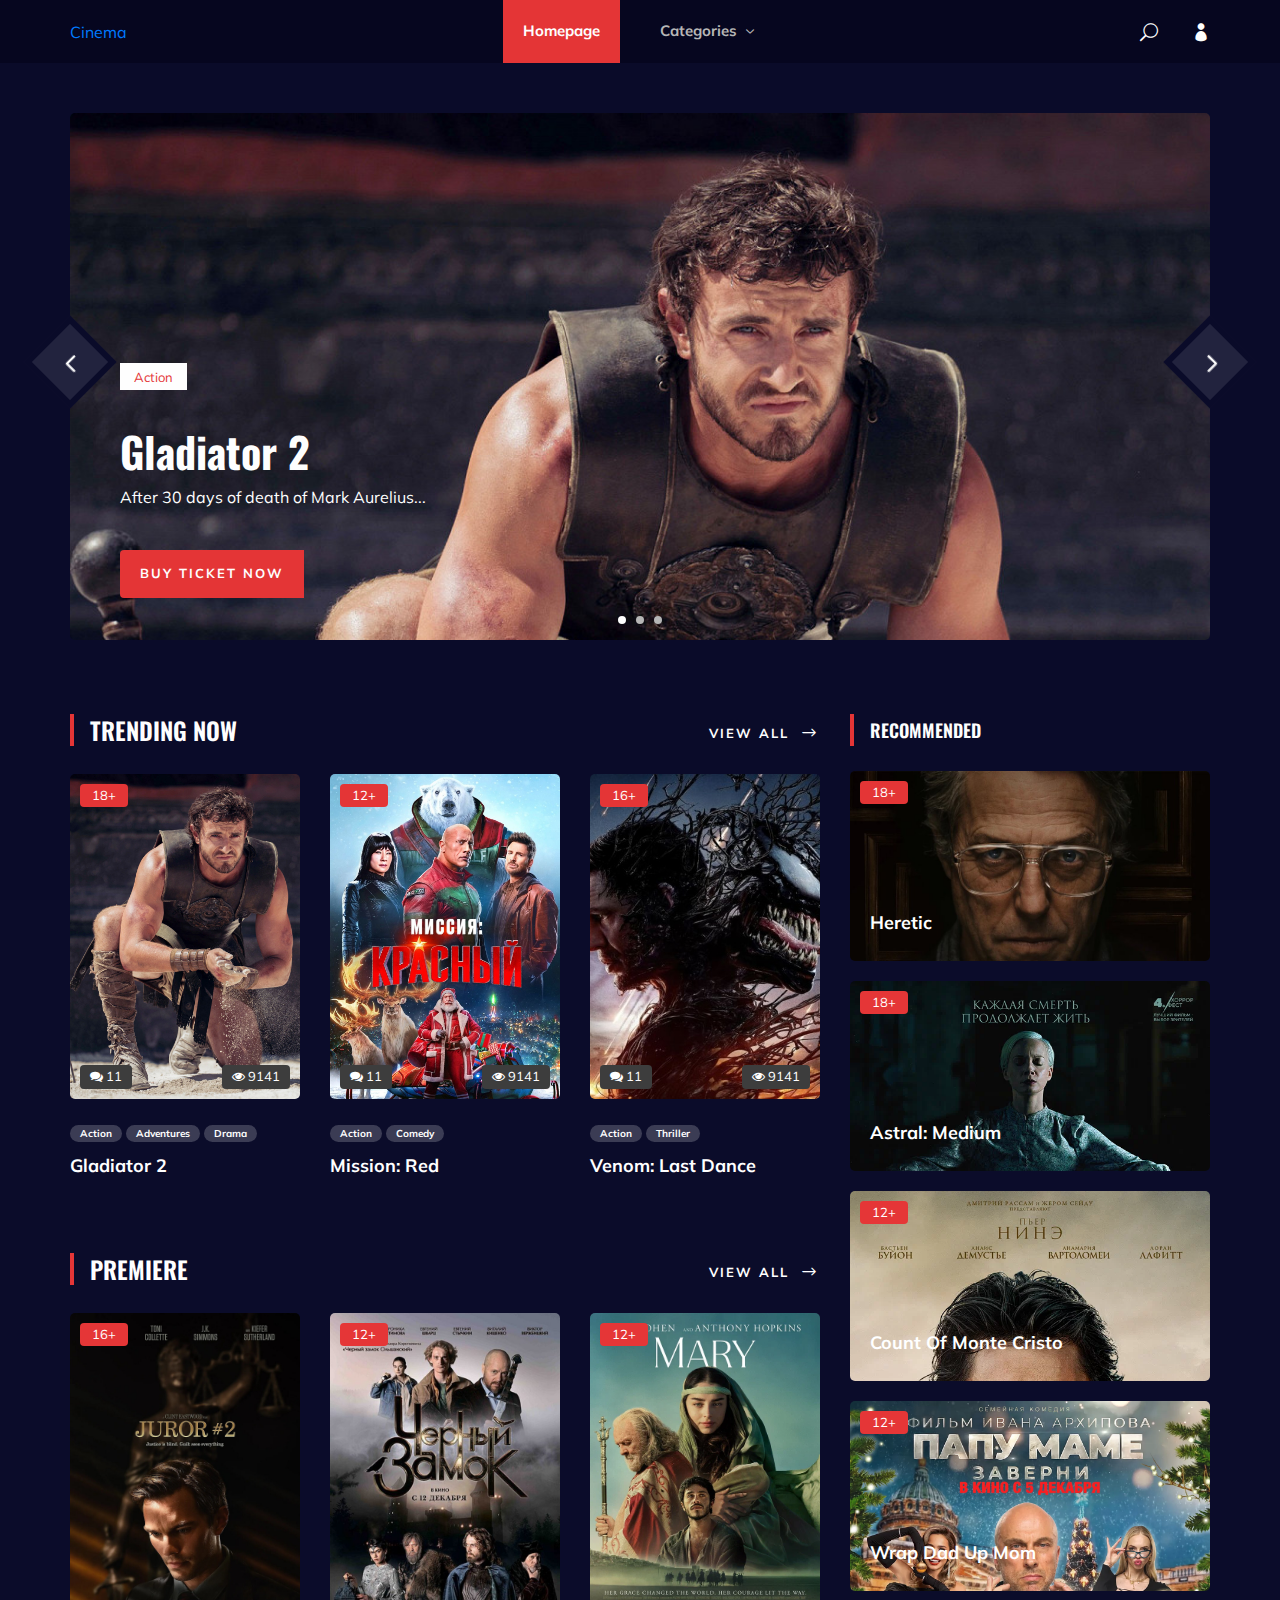
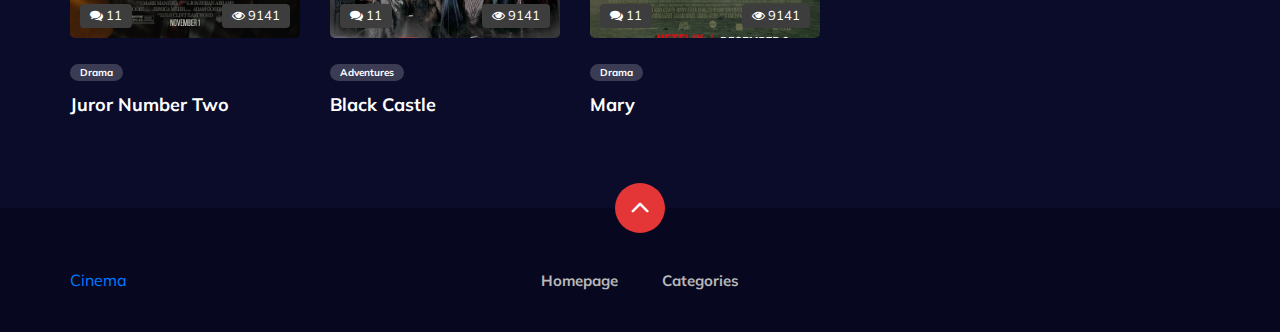
==== commit d62c2d9c: "added auth" ====
--- a/cinema/index.html
+++ b/cinema/index.html
@@ -19,6 +19,7 @@
     <link rel="stylesheet" href="css/owl.carousel.min.css" type="text/css">
     <link rel="stylesheet" href="css/slicknav.min.css" type="text/css">
     <link rel="stylesheet" href="css/style.css" type="text/css">
+    <link rel="stylesheet" href="css/main.css" type="text/css">
   </head>
 
   <body>
@@ -42,13 +43,13 @@
                 <nav class="header__menu mobile-menu">
                   <ul>
                     <li class="active"><a href="./index.html">Homepage</a></li>
-                      <li><a href="./categories.html">Categories <span class="arrow_carrot-down"></span></a>
+                      <li><a href="./categories/categories.html">Categories <span class="arrow_carrot-down"></span></a>
                         <ul class="dropdown">
-                          <li><a href="./categories.html">Action</a></li>
-                          <li><a href="./anime-details.html">Thriller</a></li>
-                          <li><a href="./anime-watching.html">Drama</a></li>
-                          <li><a href="./blog-details.html">Adventures</a></li>
-                          <li><a href="./signup.html">Comedy</a></li>
+                          <li><a href="./categories/action.html">Action</a></li>
+                          <li><a href="./categories/thriller.html">Thriller</a></li>
+                          <li><a href="./categories/drama.html">Drama</a></li>
+                          <li><a href="./categories/adventures.html">Adventures</a></li>
+                          <li><a href="./categories/comedy.html">Comedy</a></li>
                         </ul>
                       </li>
                   </ul>
@@ -59,7 +60,12 @@
           <div class="col-lg-2">
             <div class="header__right">
               <a href="#" class="search-switch"><span class="icon_search"></span></a>
-              <a href="./login.html"><span class="icon_profile"></span></a>
+              <div class="auth-section">
+                <a href="./auth/auth.html" id="authLink">
+                  <span class="icon_profile"></span>
+                  <span id="username" class="username-display"></span>
+                </a>
+              </div>
             </div>
           </div>
         </div>
@@ -129,7 +135,7 @@
 
                 <div class="col-lg-4 col-md-4 col-sm-4">
                   <div class="btn__all">
-                    <a href="#" class="primary-btn">View All <span class="arrow_right"></span></a>
+                    <a href="./categories/categories.html" class="primary-btn">View All <span class="arrow_right"></span></a>
                   </div>
                 </div>
               </div>
@@ -204,7 +210,7 @@
 
                 <div class="col-lg-4 col-md-4 col-sm-4">
                   <div class="btn__all">
-                    <a href="#" class="primary-btn">View All <span class="arrow_right"></span></a>
+                    <a href="./categories/categories.html" class="primary-btn">View All <span class="arrow_right"></span></a>
                   </div>
                 </div>
               </div>
@@ -260,11 +266,12 @@
                     </div>
                   </div>
                 </div>
-                
-              </div>
-            </div>
-          </div>
-
+              </div>
+              
+            </div>
+          </div>
+
+          <!-- sidebar -->
           <div class="col-lg-4 col-md-6 col-sm-8">
             <div class="product__sidebar">
               <div class="product__sidebar__view">
@@ -310,6 +317,7 @@
               </div>
             </div>
           </div>
+          <!-- sidebar -->
         </div>
       </div>
     </section>
@@ -331,7 +339,7 @@
             <div class="footer__nav">
               <ul>
                 <li class="active"><a href="./index.html">Homepage</a></li>
-                <li><a href="./categories.html">Categories</a></li>
+                <li><a href="./categories/categories.html">Categories</a></li>
                 <!-- <li><a href="./blog.html">Our Blog</a></li>
                 <li><a href="#">Contacts</a></li> -->
               </ul>
@@ -359,6 +367,7 @@
   <script src="js/jquery.slicknav.js"></script>
   <script src="js/owl.carousel.min.js"></script>
   <script src="js/main.js"></script>
+  <script src="js/auth-status.js"></script>
 </body>
 
 </html>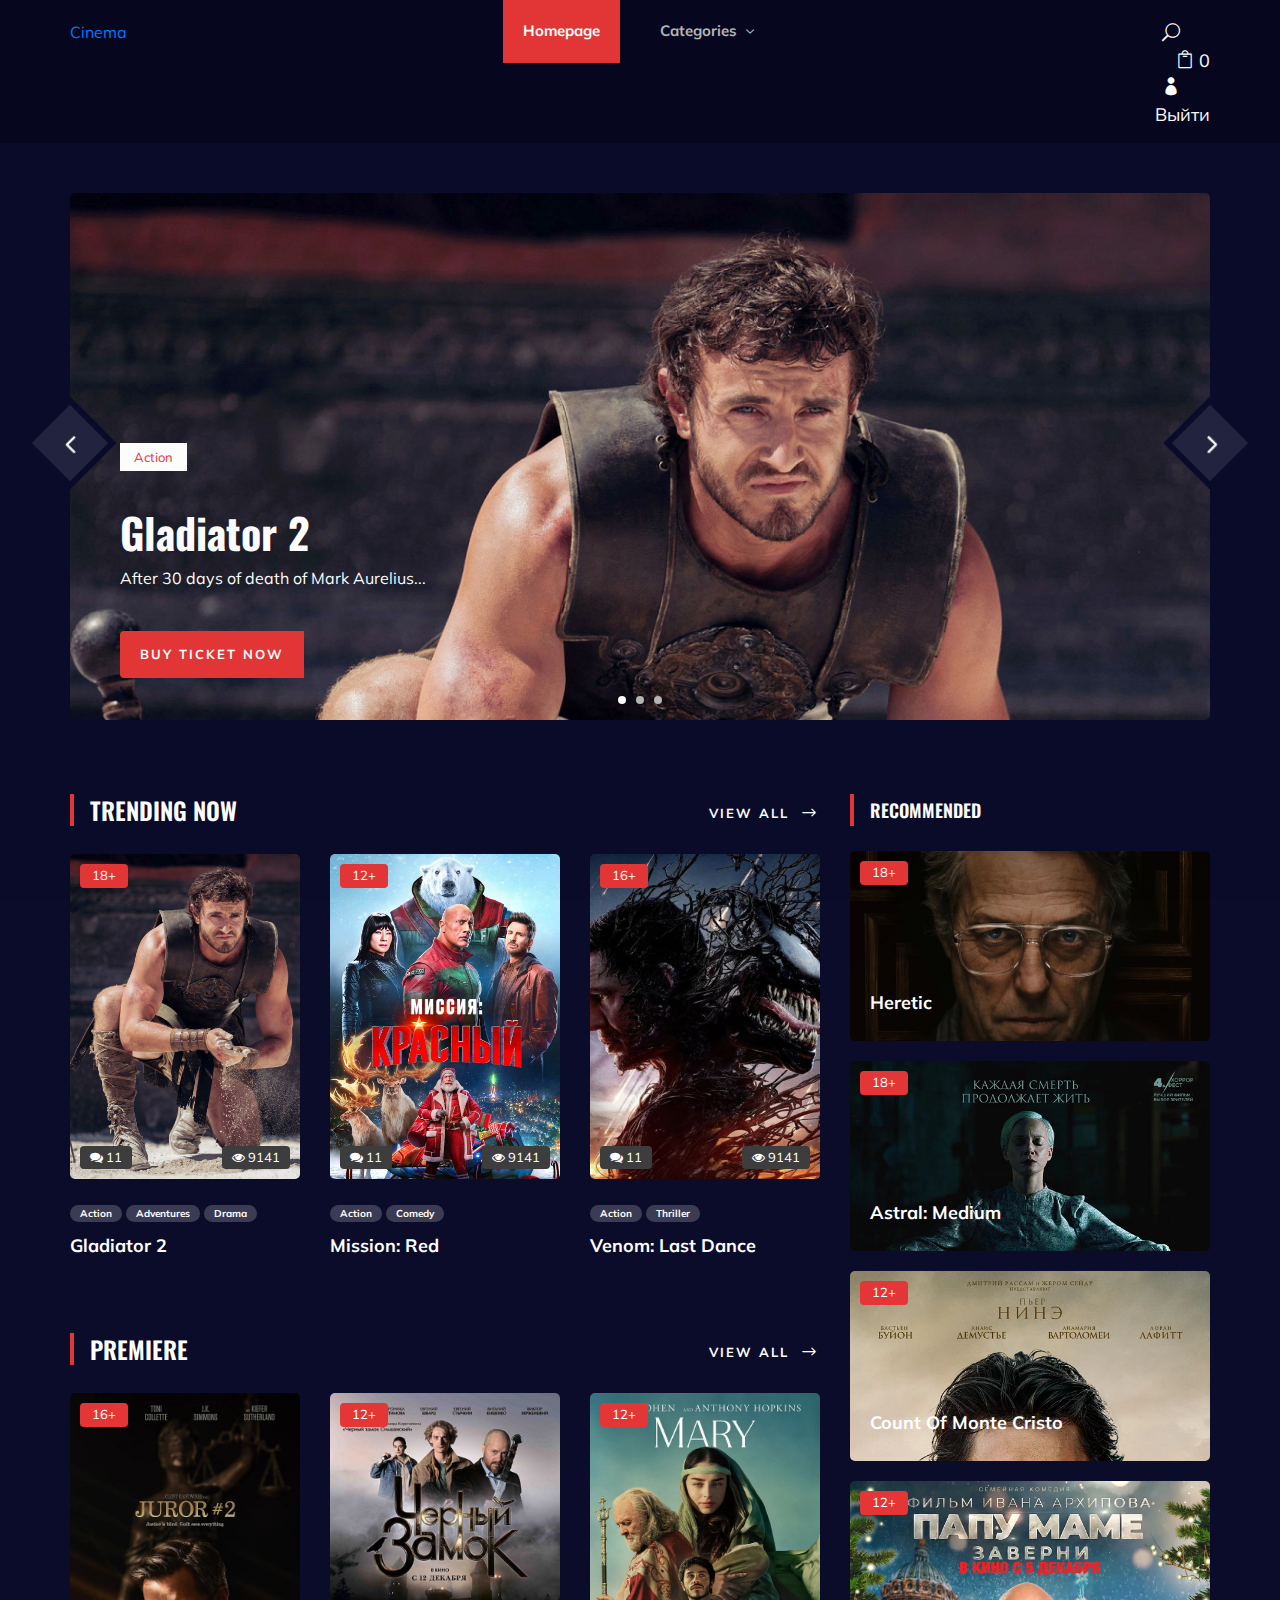
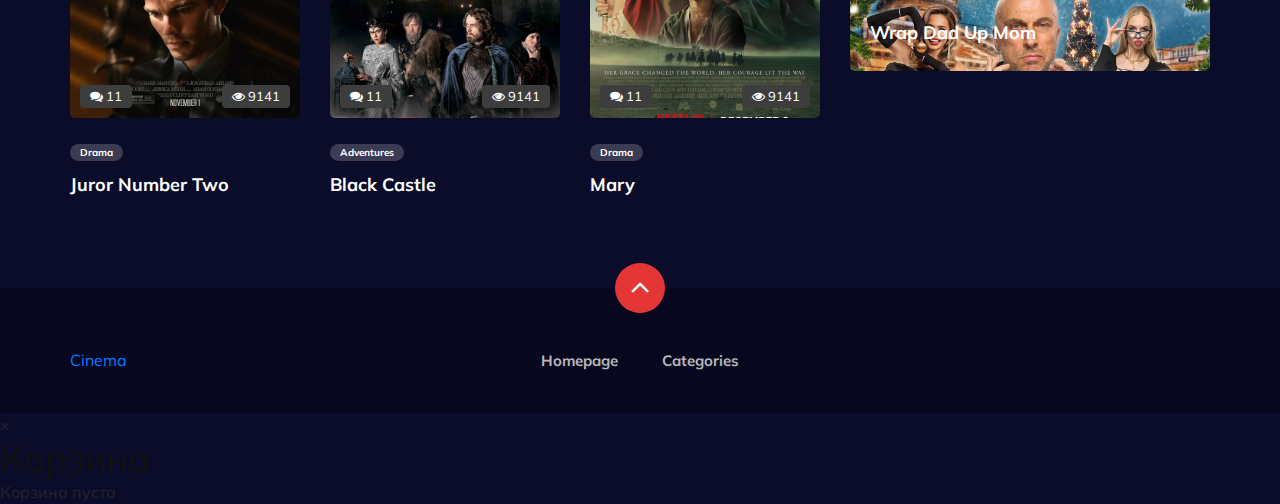
==== commit dcd2d29c: "added cart" ====
--- a/cinema/index.html
+++ b/cinema/index.html
@@ -60,11 +60,21 @@
           <div class="col-lg-2">
             <div class="header__right">
               <a href="#" class="search-switch"><span class="icon_search"></span></a>
-              <div class="auth-section">
+              <div class="cart-icon-wrapper">
+                <a href="#" id="cartIcon" onclick="cart.openCart()">
+                  <span class="icon_bag_alt"></span>
+                  <span id="cartCount" class="cart-count">0</span>
+                </a>
+              </div>
+              
+              <div class="profile-wrapper">
                 <a href="./auth/auth.html" id="authLink">
                   <span class="icon_profile"></span>
+                </a>
+                <div class="logout-dropdown">
                   <span id="username" class="username-display"></span>
-                </a>
+                  <a href="#" id="logoutBtn" class="logout-btn">Выйти</a>
+                </div>
               </div>
             </div>
           </div>
@@ -356,6 +366,24 @@
         <form class="search-model-form">
           <input type="text" id="search-input" placeholder="Search here.....">
         </form>
+    </div>
+  </div>
+
+  <div id="cartModal" class="cart-modal">
+    <div class="cart-modal-content">
+      <span class="close-cart">&times;</span>
+      <h2>Корзина</h2>
+      <div id="cartItems" class="cart-items">
+        <!-- Здесь будут отображаться товары -->
+      </div>
+      <div class="cart-summary">
+        <div id="emptyCartMessage" class="empty-cart-message">
+          Корзина пуста
+        </div>
+        <button id="confirmOrder" class="confirm-order-btn" disabled>
+          Подтвердить заказ
+        </button>
+      </div>
     </div>
   </div>
 
@@ -368,6 +396,8 @@
   <script src="js/owl.carousel.min.js"></script>
   <script src="js/main.js"></script>
   <script src="js/auth-status.js"></script>
+  <script src="js/cart.js"></script>
+
 </body>
 
 </html>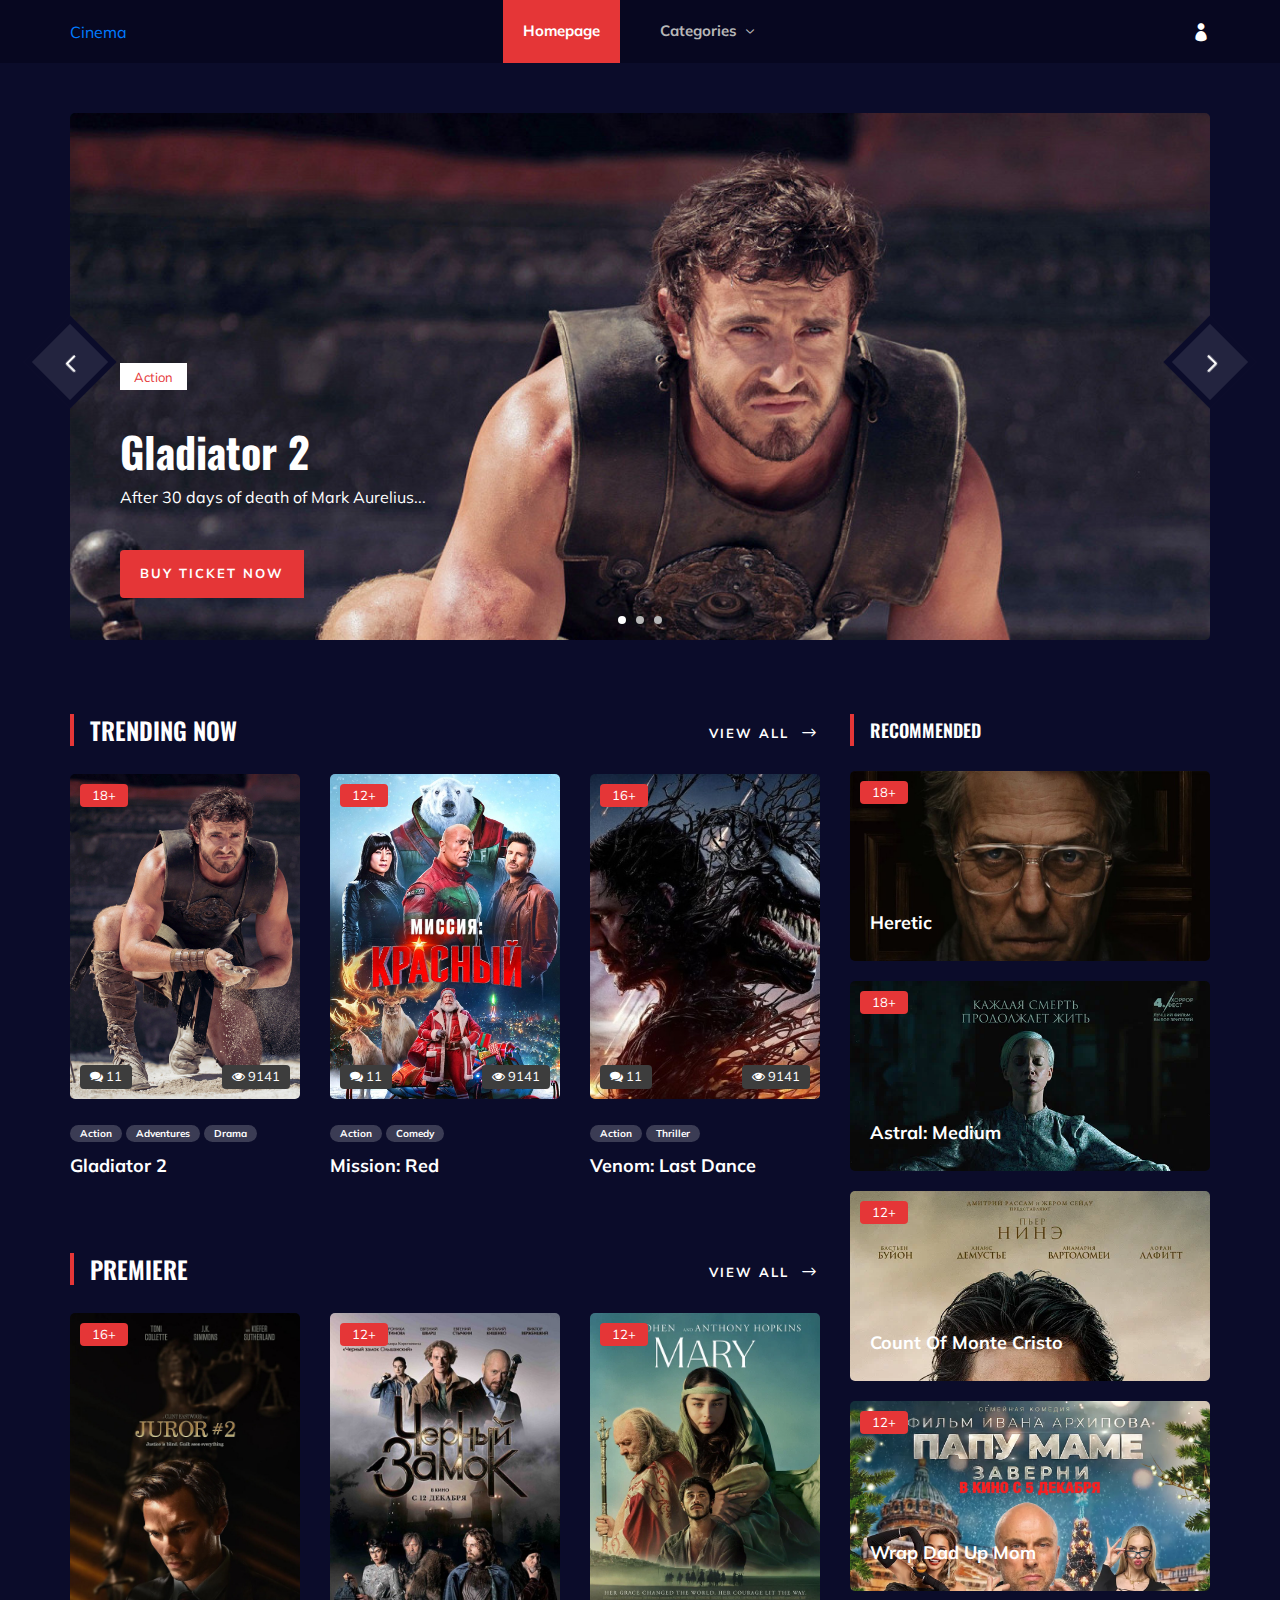
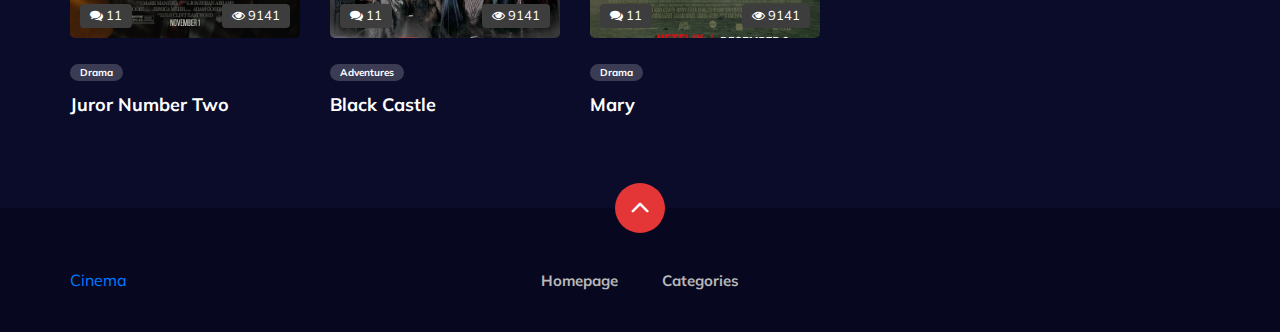
==== commit 666f4884: "delete search for now" ====
--- a/cinema/index.html
+++ b/cinema/index.html
@@ -59,22 +59,12 @@
 
           <div class="col-lg-2">
             <div class="header__right">
-              <a href="#" class="search-switch"><span class="icon_search"></span></a>
-              <div class="cart-icon-wrapper">
-                <a href="#" id="cartIcon" onclick="cart.openCart()">
-                  <span class="icon_bag_alt"></span>
-                  <span id="cartCount" class="cart-count">0</span>
-                </a>
-              </div>
-              
-              <div class="profile-wrapper">
+              <!-- <a href="#" class="search-switch"><span class="icon_search"></span></a> -->
+              <div class="auth-section">
                 <a href="./auth/auth.html" id="authLink">
                   <span class="icon_profile"></span>
+                  <span id="username" class="username-display"></span>
                 </a>
-                <div class="logout-dropdown">
-                  <span id="username" class="username-display"></span>
-                  <a href="#" id="logoutBtn" class="logout-btn">Выйти</a>
-                </div>
               </div>
             </div>
           </div>
@@ -360,32 +350,14 @@
       </div>
     </footer>
 
-  <div class="search-model">
+  <!-- <div class="search-model">
     <div class="h-100 d-flex align-items-center justify-content-center">
       <div class="search-close-switch"><i class="icon_close"></i></div>
         <form class="search-model-form">
           <input type="text" id="search-input" placeholder="Search here.....">
         </form>
     </div>
-  </div>
-
-  <div id="cartModal" class="cart-modal">
-    <div class="cart-modal-content">
-      <span class="close-cart">&times;</span>
-      <h2>Корзина</h2>
-      <div id="cartItems" class="cart-items">
-        <!-- Здесь будут отображаться товары -->
-      </div>
-      <div class="cart-summary">
-        <div id="emptyCartMessage" class="empty-cart-message">
-          Корзина пуста
-        </div>
-        <button id="confirmOrder" class="confirm-order-btn" disabled>
-          Подтвердить заказ
-        </button>
-      </div>
-    </div>
-  </div>
+  </div> -->
 
   <script src="js/jquery-3.3.1.min.js"></script>
   <script src="js/bootstrap.min.js"></script>
@@ -396,8 +368,6 @@
   <script src="js/owl.carousel.min.js"></script>
   <script src="js/main.js"></script>
   <script src="js/auth-status.js"></script>
-  <script src="js/cart.js"></script>
-
 </body>
 
 </html>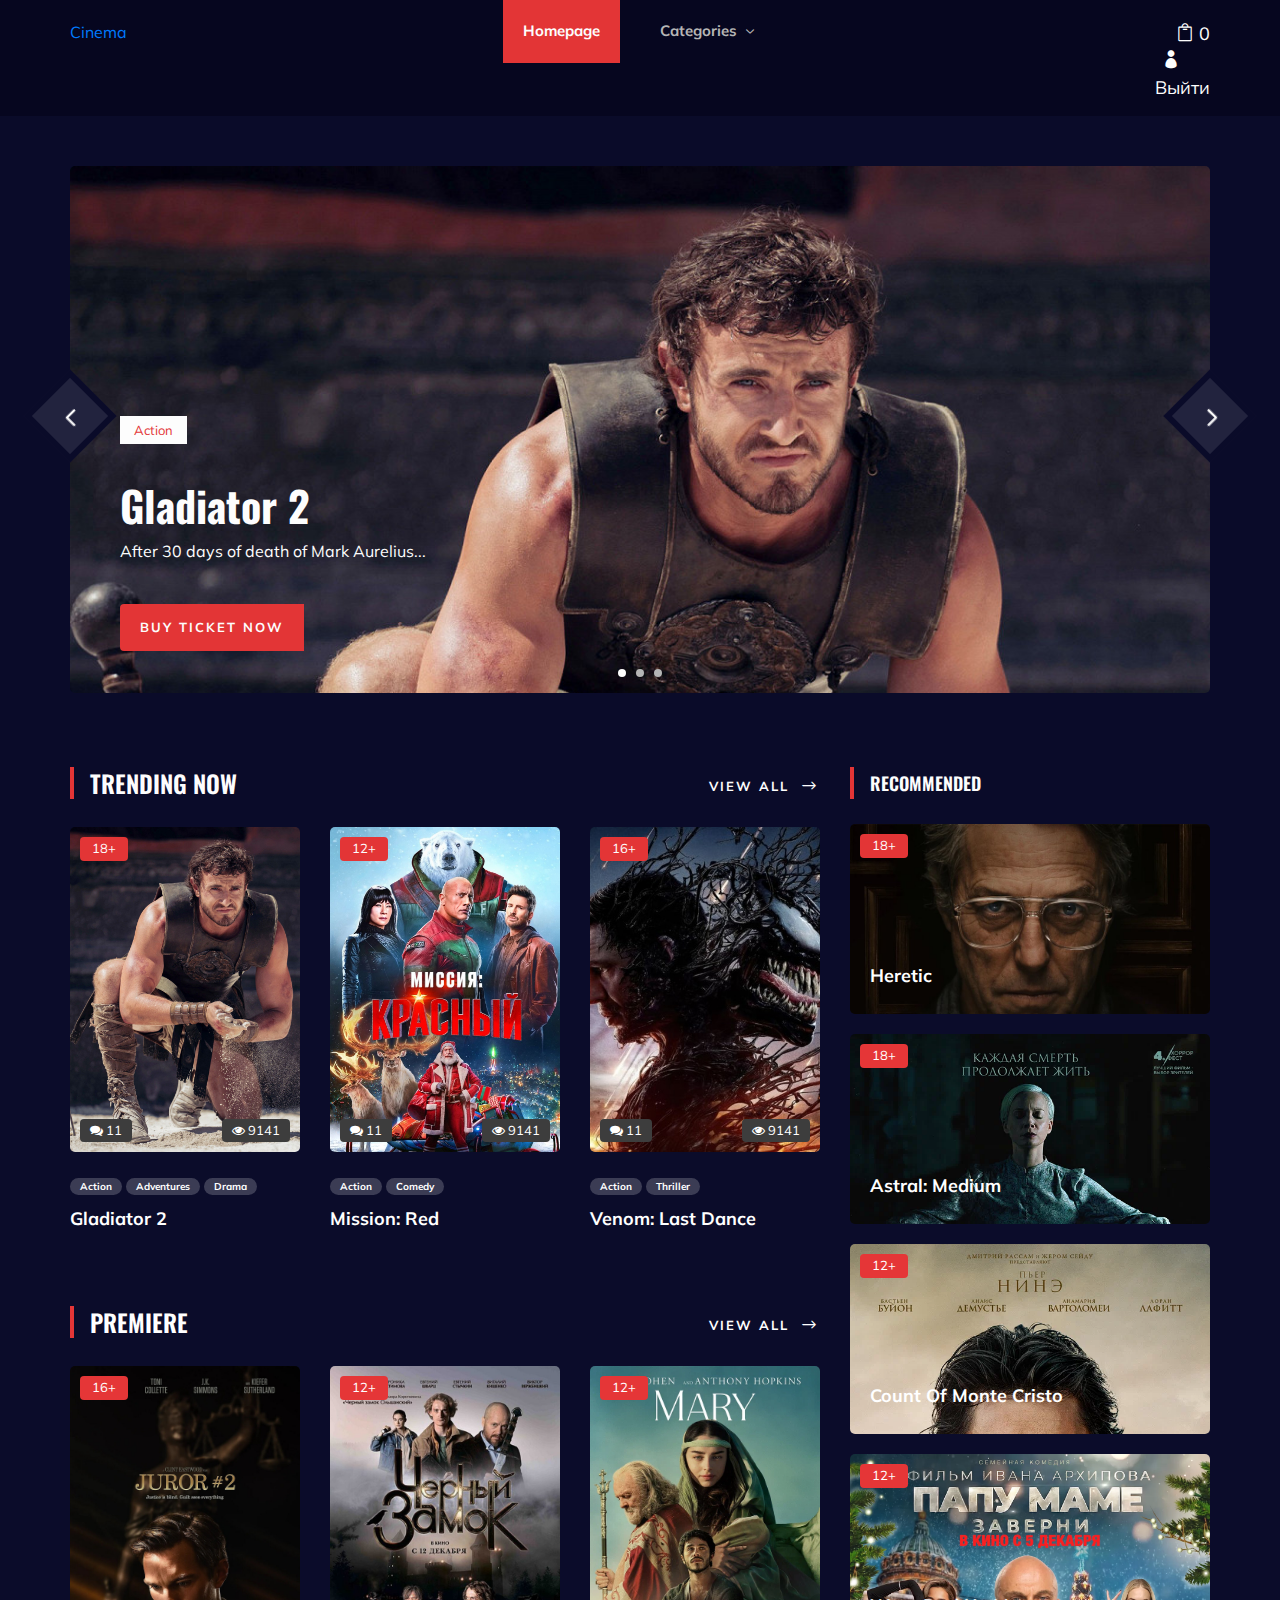
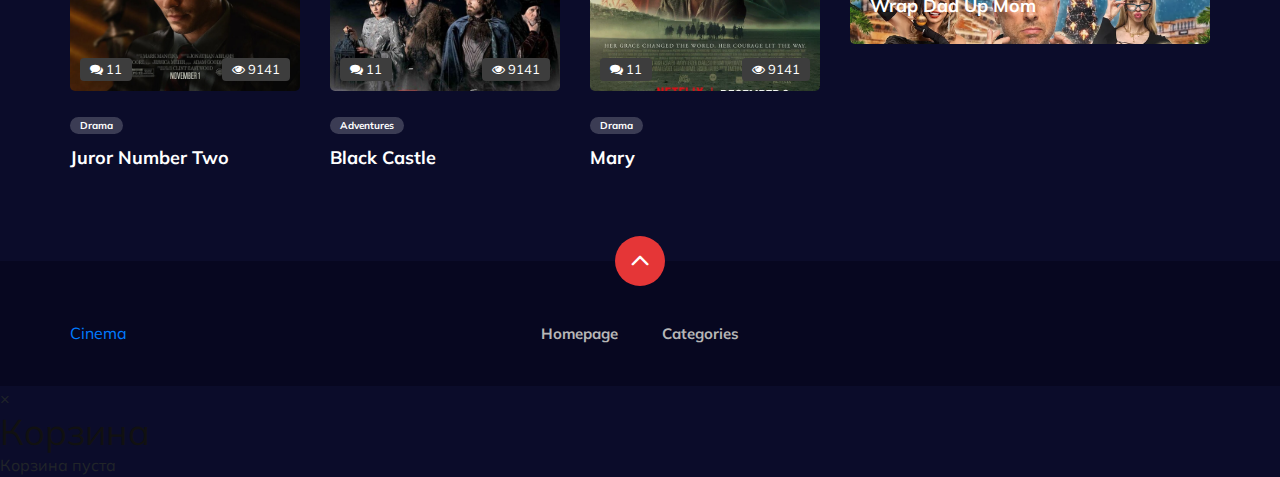
==== commit 8bd2793f: "Merge branch 'main' of https://github.com/funylexxus/course_work" ====
--- a/cinema/index.html
+++ b/cinema/index.html
@@ -60,11 +60,21 @@
           <div class="col-lg-2">
             <div class="header__right">
               <!-- <a href="#" class="search-switch"><span class="icon_search"></span></a> -->
-              <div class="auth-section">
+              <div class="cart-icon-wrapper">
+                <a href="#" id="cartIcon" onclick="cart.openCart()">
+                  <span class="icon_bag_alt"></span>
+                  <span id="cartCount" class="cart-count">0</span>
+                </a>
+              </div>
+              
+              <div class="profile-wrapper">
                 <a href="./auth/auth.html" id="authLink">
                   <span class="icon_profile"></span>
+                </a>
+                <div class="logout-dropdown">
                   <span id="username" class="username-display"></span>
-                </a>
+                  <a href="#" id="logoutBtn" class="logout-btn">Выйти</a>
+                </div>
               </div>
             </div>
           </div>
@@ -358,6 +368,24 @@
         </form>
     </div>
   </div> -->
+
+  <div id="cartModal" class="cart-modal">
+    <div class="cart-modal-content">
+      <span class="close-cart">&times;</span>
+      <h2>Корзина</h2>
+      <div id="cartItems" class="cart-items">
+        <!-- Здесь будут отображаться товары -->
+      </div>
+      <div class="cart-summary">
+        <div id="emptyCartMessage" class="empty-cart-message">
+          Корзина пуста
+        </div>
+        <button id="confirmOrder" class="confirm-order-btn" disabled>
+          Подтвердить заказ
+        </button>
+      </div>
+    </div>
+  </div>
 
   <script src="js/jquery-3.3.1.min.js"></script>
   <script src="js/bootstrap.min.js"></script>
@@ -368,6 +396,8 @@
   <script src="js/owl.carousel.min.js"></script>
   <script src="js/main.js"></script>
   <script src="js/auth-status.js"></script>
+  <script src="js/cart.js"></script>
+
 </body>
 
 </html>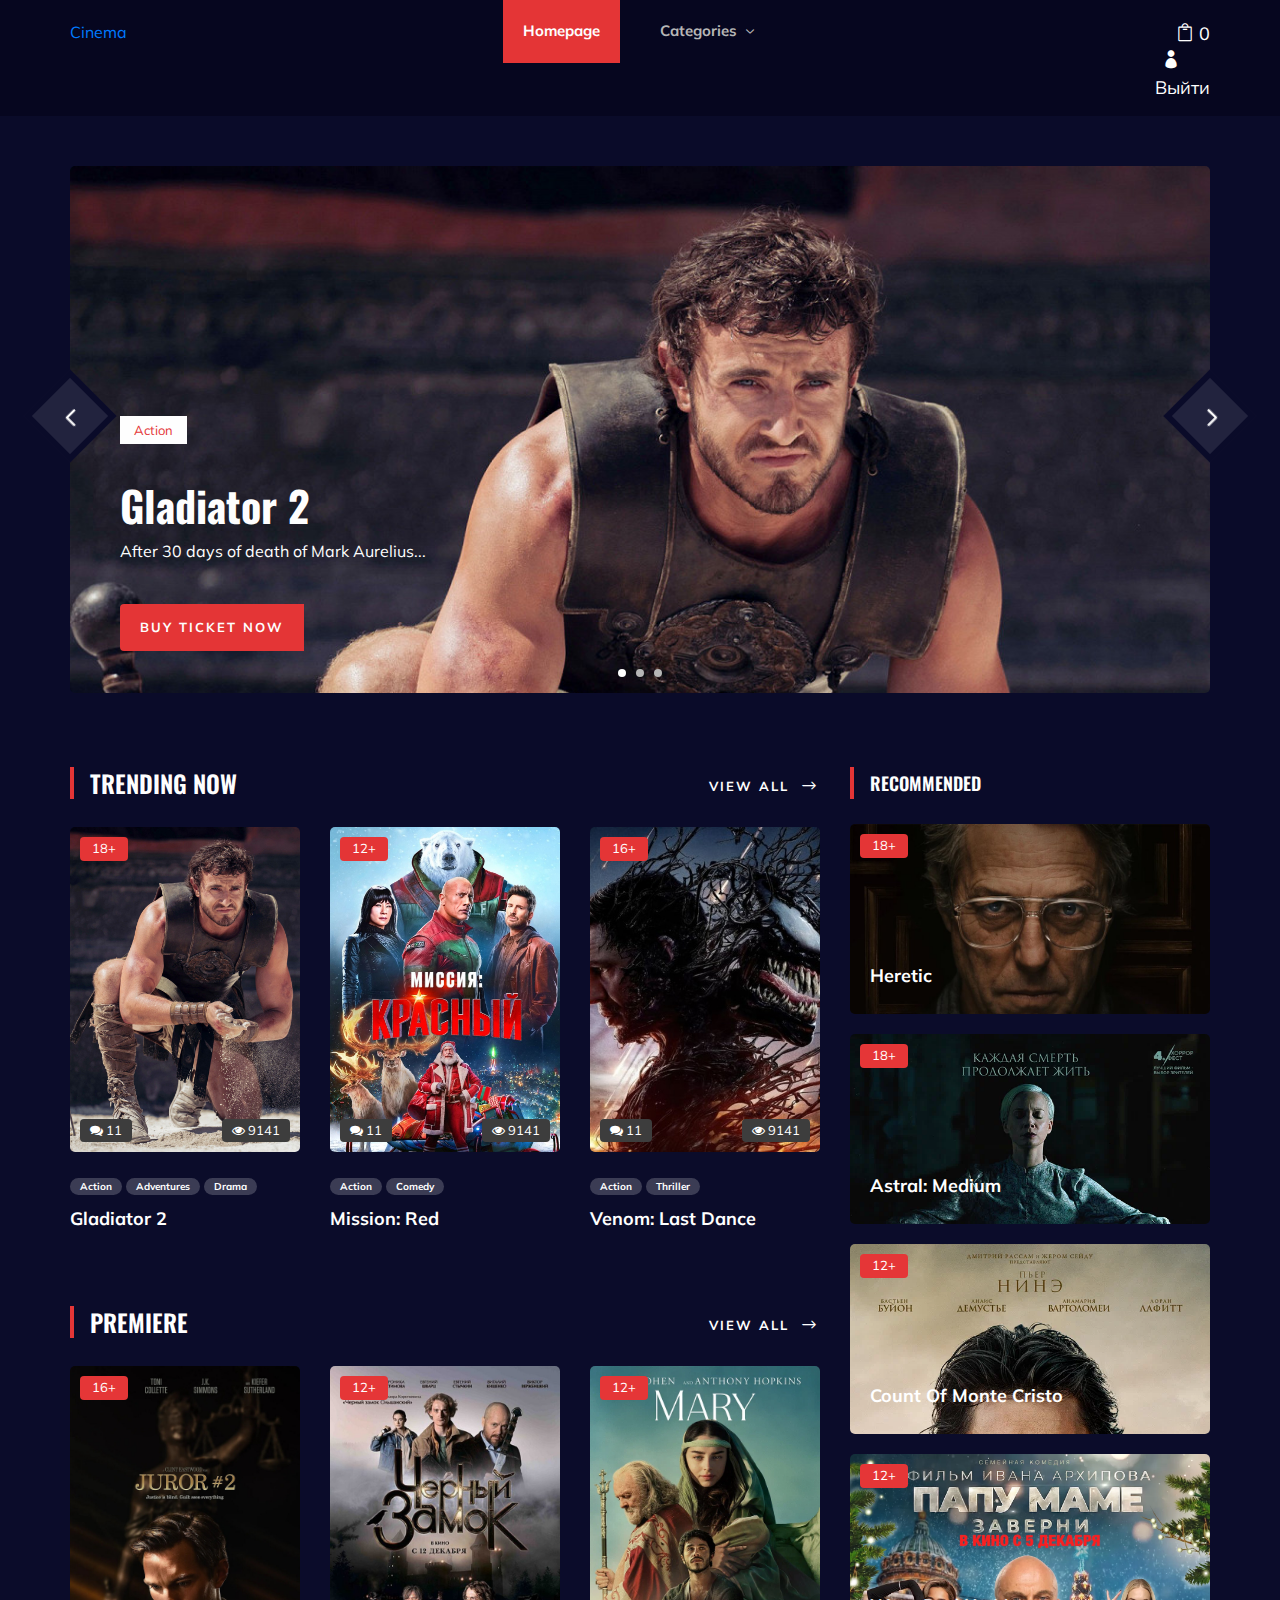
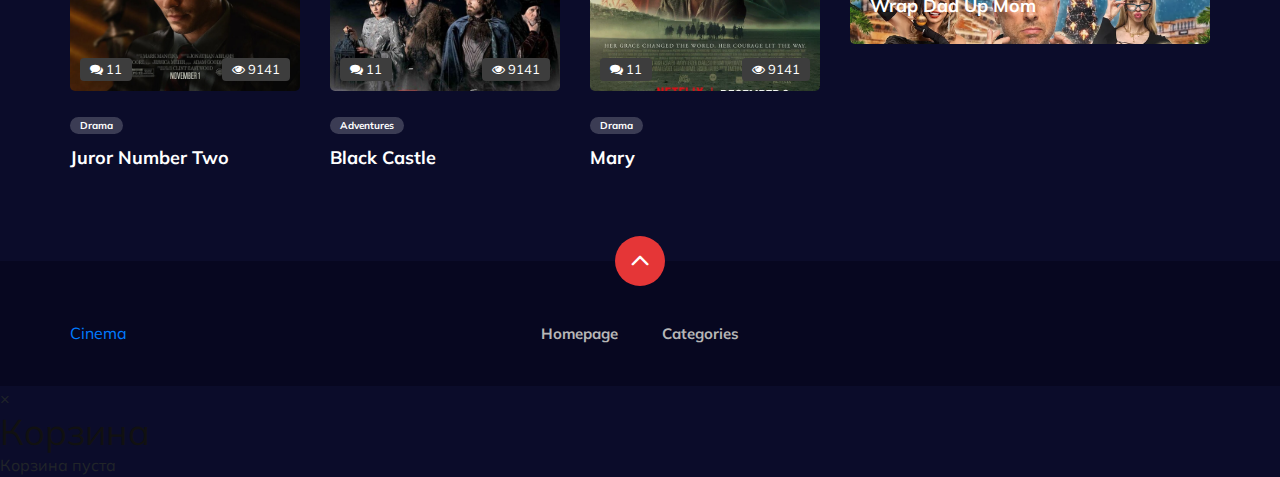
==== commit 98f7cd8e: "last changes to front-end" ====
--- a/cinema/index.html
+++ b/cinema/index.html
@@ -380,7 +380,7 @@
         <div id="emptyCartMessage" class="empty-cart-message">
           Корзина пуста
         </div>
-        <button id="confirmOrder" class="confirm-order-btn" disabled>
+        <button id="confirmOrder" class="confirm-order-btn">
           Подтвердить заказ
         </button>
       </div>
